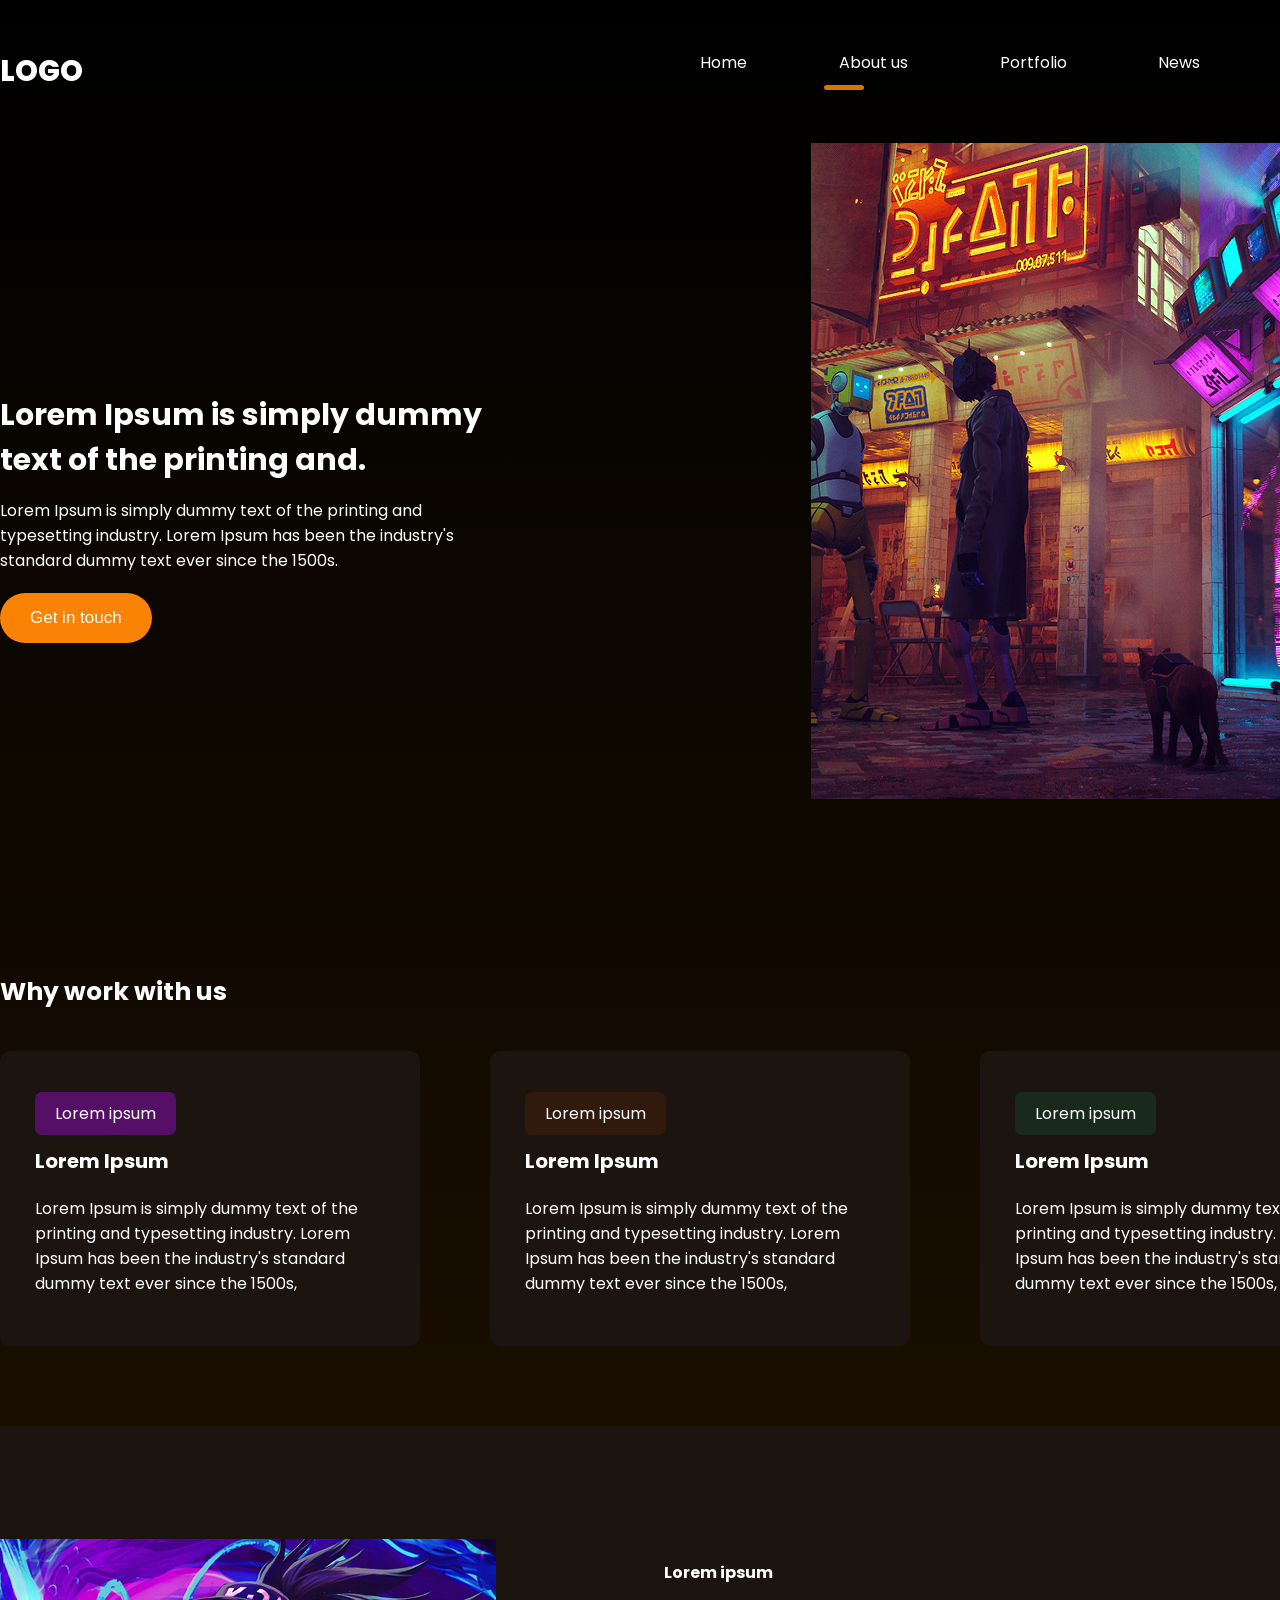
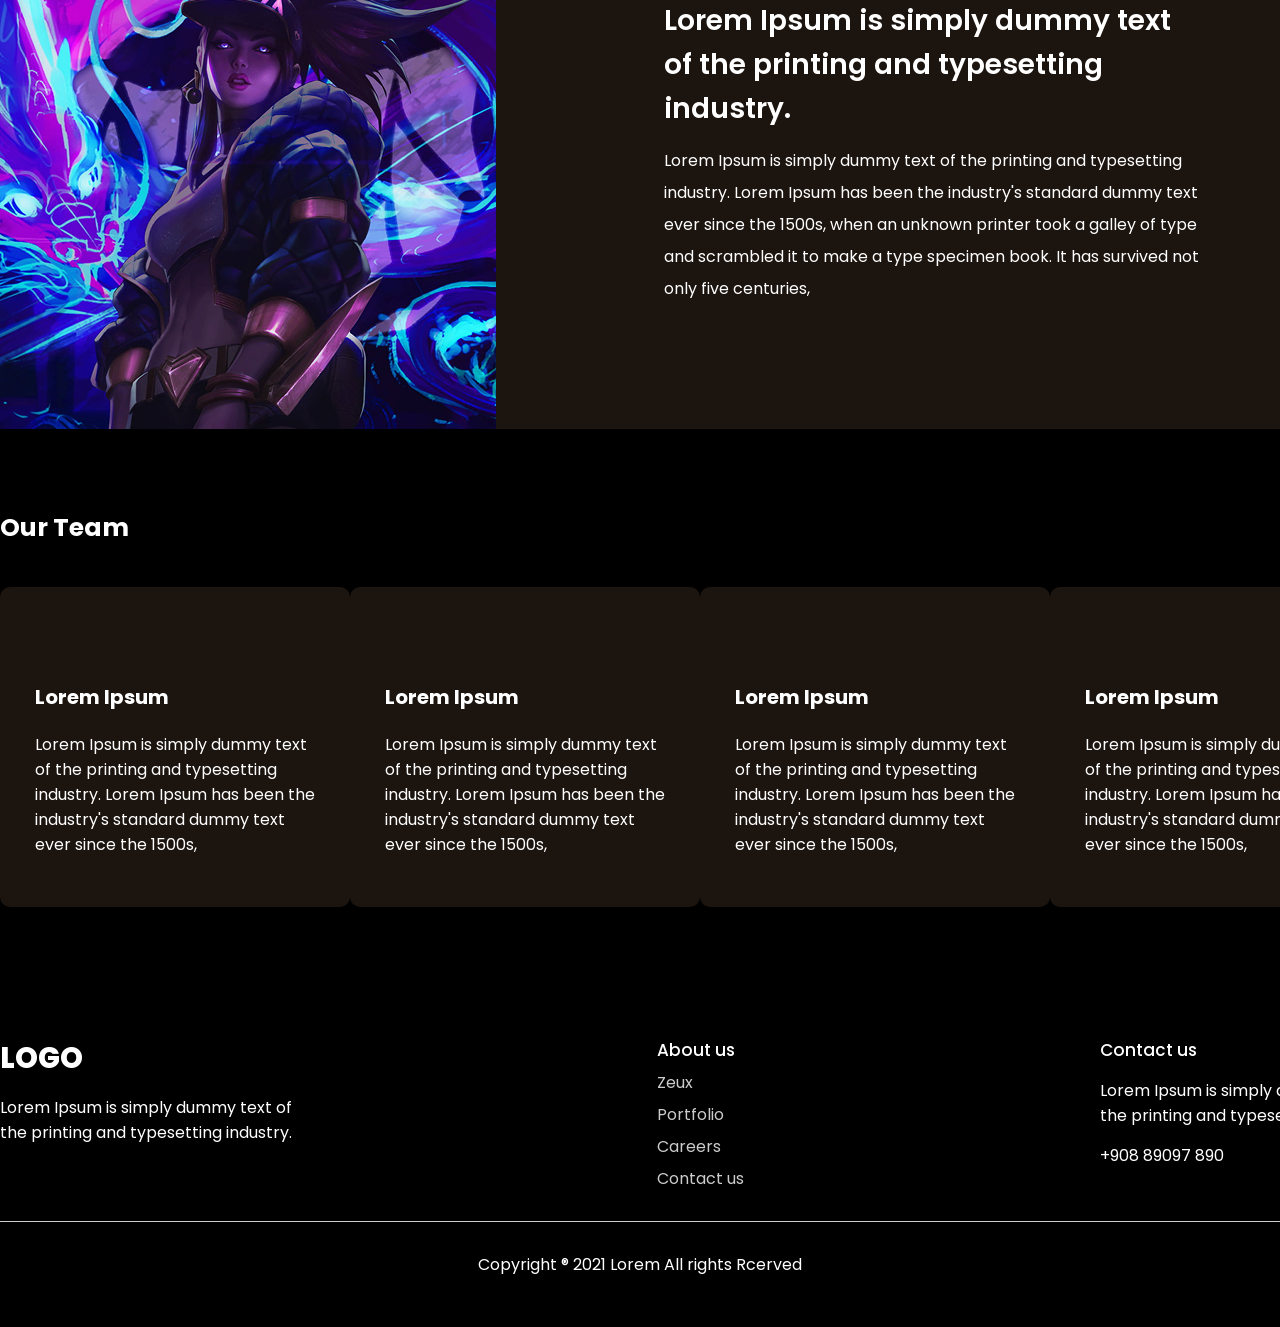
==== about.html @ c3b3f0ab "1" ====
<!DOCTYPE html>
<html lang="en">
<head>
    <meta charset="UTF-8">
    <meta name="viewport" content="width=device-width, initial-scale=1.0">
    <link rel="stylesheet" href="styles/main.css">
    <title>Gaming</title>
</head>
<body>

<div class="wrapper">
    <header class="container">
            <span class="logo">LOGO</span>
            <nav>
                <ul>
                    <li><a href="/gaming/">Home</a></li>
                    <li class="active"><a href="/gaming/about.html">About us</a></li>
                    <li><a href="#">Portfolio</a></li>
                    <li><a href="#">News</a></li>
                    <li class="btn"><a href="/gaming/contacts.html">Contacts</a></li>
                </ul>
            </nav>
    </header>

    <div class="hero-about container">
        <div class="info">
            <h1>Lorem Ipsum is simply dummy text of the printing and.</h1>
            <p>Lorem Ipsum is simply dummy text of the printing and typesetting industry. Lorem Ipsum has been the industry's standard dummy text ever since the 1500s.</p>
            <button class="btn">Get in touch</button>
        </div>
        <img src="img/about-banner.png" alt="Баннер">
    </div>

    <div class="container work">
        <h2>Why work with us</h2>
        <div class="blocks">
            <div class="block">
                <span class="badge purple">Lorem ipsum</span>
                <h3>Lorem Ipsum</h3>
                <p>Lorem Ipsum is simply dummy text of the printing and typesetting industry. Lorem Ipsum has been the industry's standard dummy text ever since the 1500s,</p>
            </div>
            <div class="block">
                <span class="badge brown">Lorem ipsum</span>
                <h3>Lorem Ipsum</h3>
                <p>Lorem Ipsum is simply dummy text of the printing and typesetting industry. Lorem Ipsum has been the industry's standard dummy text ever since the 1500s,</p>
            </div>
            <div class="block">
                <span class="badge green">Lorem ipsum</span>
                <h3>Lorem Ipsum</h3>
                <p>Lorem Ipsum is simply dummy text of the printing and typesetting industry. Lorem Ipsum has been the industry's standard dummy text ever since the 1500s,</p>
            </div>
        </div>
    </div>

</div>

<div class="work-info">
        <div class="container">   
        <img src="img/work.png" alt="work">
            <div class="info-text">
            <h4>Lorem ipsum</h4>
            <h2>Lorem Ipsum is simply dummy text of the printing and typesetting industry. </h2>
            <p>Lorem Ipsum is simply dummy text of the printing and typesetting industry. Lorem Ipsum has been the industry's standard dummy text ever since the 1500s, when an unknown printer took a galley of type and scrambled it to make a type specimen book. It has survived not only five centuries,</p>
            </div>
    </div>
</div>

     <div class="container work">
        <h2>Our Team</h2>
        <div class="blocks">
            <div class="block">
                <img src="" alt="">
                <h3>Lorem Ipsum</h3>
                <p>Lorem Ipsum is simply dummy text of the printing and typesetting industry. Lorem Ipsum has been the industry's standard dummy text ever since the 1500s,</p>
            </div>
            <div class="block">
                <img src="" alt="">
                <h3>Lorem Ipsum</h3>
                <p>Lorem Ipsum is simply dummy text of the printing and typesetting industry. Lorem Ipsum has been the industry's standard dummy text ever since the 1500s,</p>
            </div>
            <div class="block">
                <img src="" alt="">
                <h3>Lorem Ipsum</h3>
                <p>Lorem Ipsum is simply dummy text of the printing and typesetting industry. Lorem Ipsum has been the industry's standard dummy text ever since the 1500s,</p>
            </div>
            <div class="block">
                <img src="" alt="">
                <h3>Lorem Ipsum</h3>
                <p>Lorem Ipsum is simply dummy text of the printing and typesetting industry. Lorem Ipsum has been the industry's standard dummy text ever since the 1500s,</p>
            </div>
        </div>
    </div>

<footer>
    <div class="blocks container">
        <div>
            <span class="logo">logo</span>
            <p>Lorem Ipsum is simply dummy text of the printing and typesetting industry.</p>
        </div>
        <div>
            <h4>About us</h4>
            <ul>
                <li>Zeux</li>
                <li>Portfolio</li>
                <li>Careers</li>
                <li>Contact us</li>
            </ul>
        </div>
        <div>
            <h4>Contact us</h4>
            <p>Lorem Ipsum is simply dummy text of the printing and typesetting industry.</p>
            <p>+908 89097 890</p>
        </div>
    </div>
    <hr>
    <p>Copyright ® 2021 Lorem All rights Rcerved</p>
</footer>

<script>
    function checkEmail() {
        let email = document.querySelector('#emailField').value;
        if(!email.includes('@')) alert('Нет символа @');
        else if(!email.includes('.')) alert('Нет символа . ');
        else alert('Все отлично!')
    }
</script>
</body>
</html>
---- styles/main.css ----
@import url('https://fonts.googleapis.com/css2?family=Poppins:wght@400;500;700;800&display=swap');

* {
    margin: 0;
    padding: 0;
}

body {
    font-family: 'poppins', sans-serif;
    font-size: 16px;
    font-weight: 400;
    color: #fff;
    background: #000;
}

a {
    text-decoration: none;
}

img {
    max-width: 100%;
}

/* Шапка сайта */

.wrapper {
  background: linear-gradient(180deg, rgba(0,0,0,1) 0%, rgba(26,14,1,1) 100%);
  width: 100%;
  overflow-x: hidden;
}

.container {
    width: 1400px;
    margin: 0 auto;
}

header {
    padding: 50px 0;
}

header .logo,
footer .blocks .logo {
    text-transform: uppercase;
    font-size: 29px;
    font-weight: 800;
}

header nav {
    float: right;
    width: 50%;
}

header nav ul {
    list-style: none;
    display: flex;
    justify-content: space-between;
    z-index: 2;
    position: relative;
}

header nav ul li {
    display: inline-block;

}

header nav ul li a {
    color:#fff;
}

header nav ul li.active::after {
    content: '';
    display: block;
    width: 40px;
    height: 5px;
    background: #DC7000;
    border-radius: 10px;
    position: relative;
    top: 10px;
    left: -15px;
}

header nav ul li:not(.active):not(.btn) a:hover {
    border-bottom: 5px solid #DC7000;
}

header nav ul li.btn a, .email .block button {
    background: #fa9021;
    padding: 9px 17px;
    border-radius: 5px;
}

header nav ul li.btn a:hover, .email .block button:hover {
    background: #a02604;
    transition: all 500ms ease;
}

/* Заголовок */
.hero {
    padding-bottom: 100px;
    position: relative;
    z-index: 1;
}

.hero--info {
    width: 530px;
    padding-top: 70px;
}

.hero--info h2 {
    color: #E87D0E;
    font-size: 20px;
    font-weight: 600;
}

.hero--info h1 {
    font-size: 50px;
    font-weight: 600;
}

.hero--info p {
    font-weight: 500;
    line-height: 170%;
    margin: 30px 0;
}

.hero--info .btn,
.hero-about .info .btn {
    background: #fa8305;
    color: #fff;
    font-size: 17px;
    border-radius: 50px;
    padding: 15px 30px;
    border: 0;
    transition: all 500ms ease;
}

.hero--info .btn:hover,
.hero-about .info .btn:hover {
    cursor: pointer;
    transform: scale(1.1);
}

.hero img {
    position: absolute;
    top: -150px;
    right: 0;
}

/* Секция с играми */
.trending {
    padding-top: 50px;
}

.trending h3 {
    font-weight: 600;
    font-size: 31px;
}

.trending .see-all, 
.projects .see-all {
    color: #fff;
    background: #25211D;
    border-radius: 5px;
    padding: 12px 23px;
    float: right;
    display: block;
}

.trending .see-all:hover, 
.projects .see-all:hover {
    transform: scale(1.1);
    transition: all 500ms ease;
}

.trending .games {
    display: flex;
    justify-content: space-between;
    width: 100%;
    padding: 50px 0;
}

.trending .games span {
    display: block;
    text-align: center;
    margin-top: 20px;
}

.trending .games span img {
    position: relative;
    top: 5px;
    margin-right: 7px;
}

.big-text {
    padding: 50px 0;
    font-size: 35px;
    font-weight: 600;
    text-align: center;
    width: 800px;
}

.banner {
    padding: 80px 0;
}

.banner h3 {
    font-size: 30px;
    font-weight: 600;
    margin-bottom: 30px;
}

.banner p {
    line-height: 170%;
    margin-bottom: 30px;
    width: 550px;
}

.banner img {
    width: 100%;
    margin-bottom: 30px;
}

/* Характеристики проекта */
.features {
    background: url('../img/bg.png') no-repeat center center fixed;
    background-size: cover;
    padding: 80px 0;
}

.features h3,
.features p  {
    margin-bottom: 20px;
    text-align: center;
    max-width: 800px;
    margin-left: auto;
    margin-right: auto;
}

.features h3 {
    font-size: 30px;
}

.features .info {
    display: flex;
    justify-content: center;
    flex-wrap: wrap;
}

.features .info .block {
    text-align: center;
    width: 20%;
    margin: 30px 2%;
}
.features .info .block img {
    margin-bottom: 15px;
}

/* Блок с проектами */

.projects {
    padding: 100px 0;

}

.projects h3 {
    font-size: 30px;
    text-align: center;
}

.projects p {
    margin: 40px 0;
    text-align: center;
}

.projects .images {
    display: flex;
    justify-content: space-around;
    margin-bottom: 25px;
}

.projects .see-all {
    float: none;
    width: 60px;
    text-align: center;
    margin: 0 auto;
}

/* Нижняя часть */
.email {
    padding-bottom: 120px;
}

.email h3 {
    margin-top: 60px;
    font-size: 30px;
}

.email .block {
    background: #1C140F;
    margin-top: 30px;
    border-radius: 10px;
    padding: 40px 3%;
    width: 94%;
    display: flex;
    justify-content: space-between;
    align-items: center;
}

.email .block h4 {
    font-size: 30px;
    font-weight: 500;
}

.email .block p {
    width: 500px;
}

.email .block input {
    background: #fff;
    outline: none;
    border: 0;
    border-radius: 5px;
    width: 380px;
    font-family: 'poppins', sans-serif;
    font-weight: 400;
    padding: 20px 30px;
    position: relative;
    right: -100px;
    z-index: 1;
    padding-right: 120px;
}

.email .block input::placeholder {
    color: #898989;
}

.email .block button {
    cursor: pointer;
    border: 0;
    padding: 13px 17px;
    position: relative;
    z-index: 2;
    color: #fff;
}

/* Страница про нас */
.hero-about {
    position: relative;
}

.hero-about .info {
    width: 500px;
    padding: 250px 0;
}

.hero-about .info h1 {
    margin-bottom: 15px;
    font-size: 30px;
}

.hero-about .info .btn {
    margin-top: 20px;
}

.hero-about img {
    position: absolute;
    right: -150px;
    top: 0;
}

.work {
    padding: 80px 0;
}

.work h2 {
    font-size: 25px;
    margin-bottom: 40px;
}

.work .blocks {
    display: flex;
    justify-content: space-between;
}

.work .blocks .block {
    width: 25%;
    border-radius: 10px;
    padding: 50px 35px;
    background: #1C140F;
}

.work .blocks .block h3 {
    font-size: 20px;
    margin: 20px 0;
}

.work .blocks .block .badge {
    border-radius: 7px;
    padding: 10px 20px;
}

.work .blocks .block .purple {
    background: #560f67;

}

.work .blocks .block .brown {
    background: #31190d;
}

.work .blocks .block .green {
    background: #192a1d;
}

.work-info{
    background: #1C140F;
    height: 603px;
}

.work-info .container {
    display: flex;
    justify-content: space-between ;
}

.work-info img {
    margin-top: 113px;
    
}

.info-text {
    width: 536px;
    margin-right: 200px;
}

.info-text h4 {
    margin-top: 134px;
    font-size: 16px;
    color: #fff;
    width: 530px;
}

.info-text h2 {
    font-size: 28px;
    font-weight: 600;
    line-height: 157%;
    color: #fff;
    width: 530px;
    margin-top: 14px;
}

.info-text p {
    font-size: 16px;
    line-height: 200%;
    color: #fff;
    margin-top: 14px;
}

/* Страница контакты */
.hero-contacts h1 {
    text-align: center;
    margin-top: 70px;
    margin-bottom: 30px;
    font-size: 33px;
}

.hero-contacts p {
    text-align: center;
}

.hero-contacts img {
    width: 70%;
    margin: 80px 15%;
}

.feedback {
    padding: 70px 0;
    background: #1C140F;
}

.feedback h2 {
    text-align: center;
    font-weight: 500;
    font-size: 30px;
}

.feedback p {
   text-align: center;
   margin-top: 10px;  
}

.feedback form {
    margin: 80px auto;
    width: 600px;
}

.feedback form .inline {
    display: flex;
    justify-content: space-between;
}

.feedback form .inline > div {
    width: 50%;
}

.feedback form label {
    color: #4f4f4f;
    font-size: 14px;
}

.feedback form input,
.feedback form textarea {
    background: #2c2420;
    border-radius: 10px;
    border: 0.6px solid #cecece;
    display: block;
    width: 90%;
    padding: 15px 10px;
    outline: none;
    color: #fff;
    margin-top: 7px;
    margin-bottom: 20px;
}

.feedback form .one-line {
    width: 96%;
}

.feedback form textarea {
    resize: none;
    height: 200px;
}

.feedback form button {
    padding: 15px 35px;
    background: #dc7000;
    border-radius: 5px;
    border: 0;
    float: right;
    cursor: pointer;
    color: #fff;
    transition: all 500ms ease;
}

.feedback form button:hover {
    background: #b01414;
}


/* footer */
footer {
    background: #000;
    padding: 50px 0;
}

footer .blocks {
    display: flex;
    justify-content: space-between;
}

footer .blocks p {
    width: 300px;
    margin: 15px 0;
}

footer .blocks h4 {
    font-weight: 500;
    font-size: 17px;
}
footer .blocks ul {
    list-style: none;
}

footer .blocks ul li {
    margin-top: 7px;
    opacity: 0.8;
}

footer hr {
    margin: 30px 0;
    border: 0;
    height: 0.6px;
    background: #ccc;
}

footer > p {
    text-align: center;
}
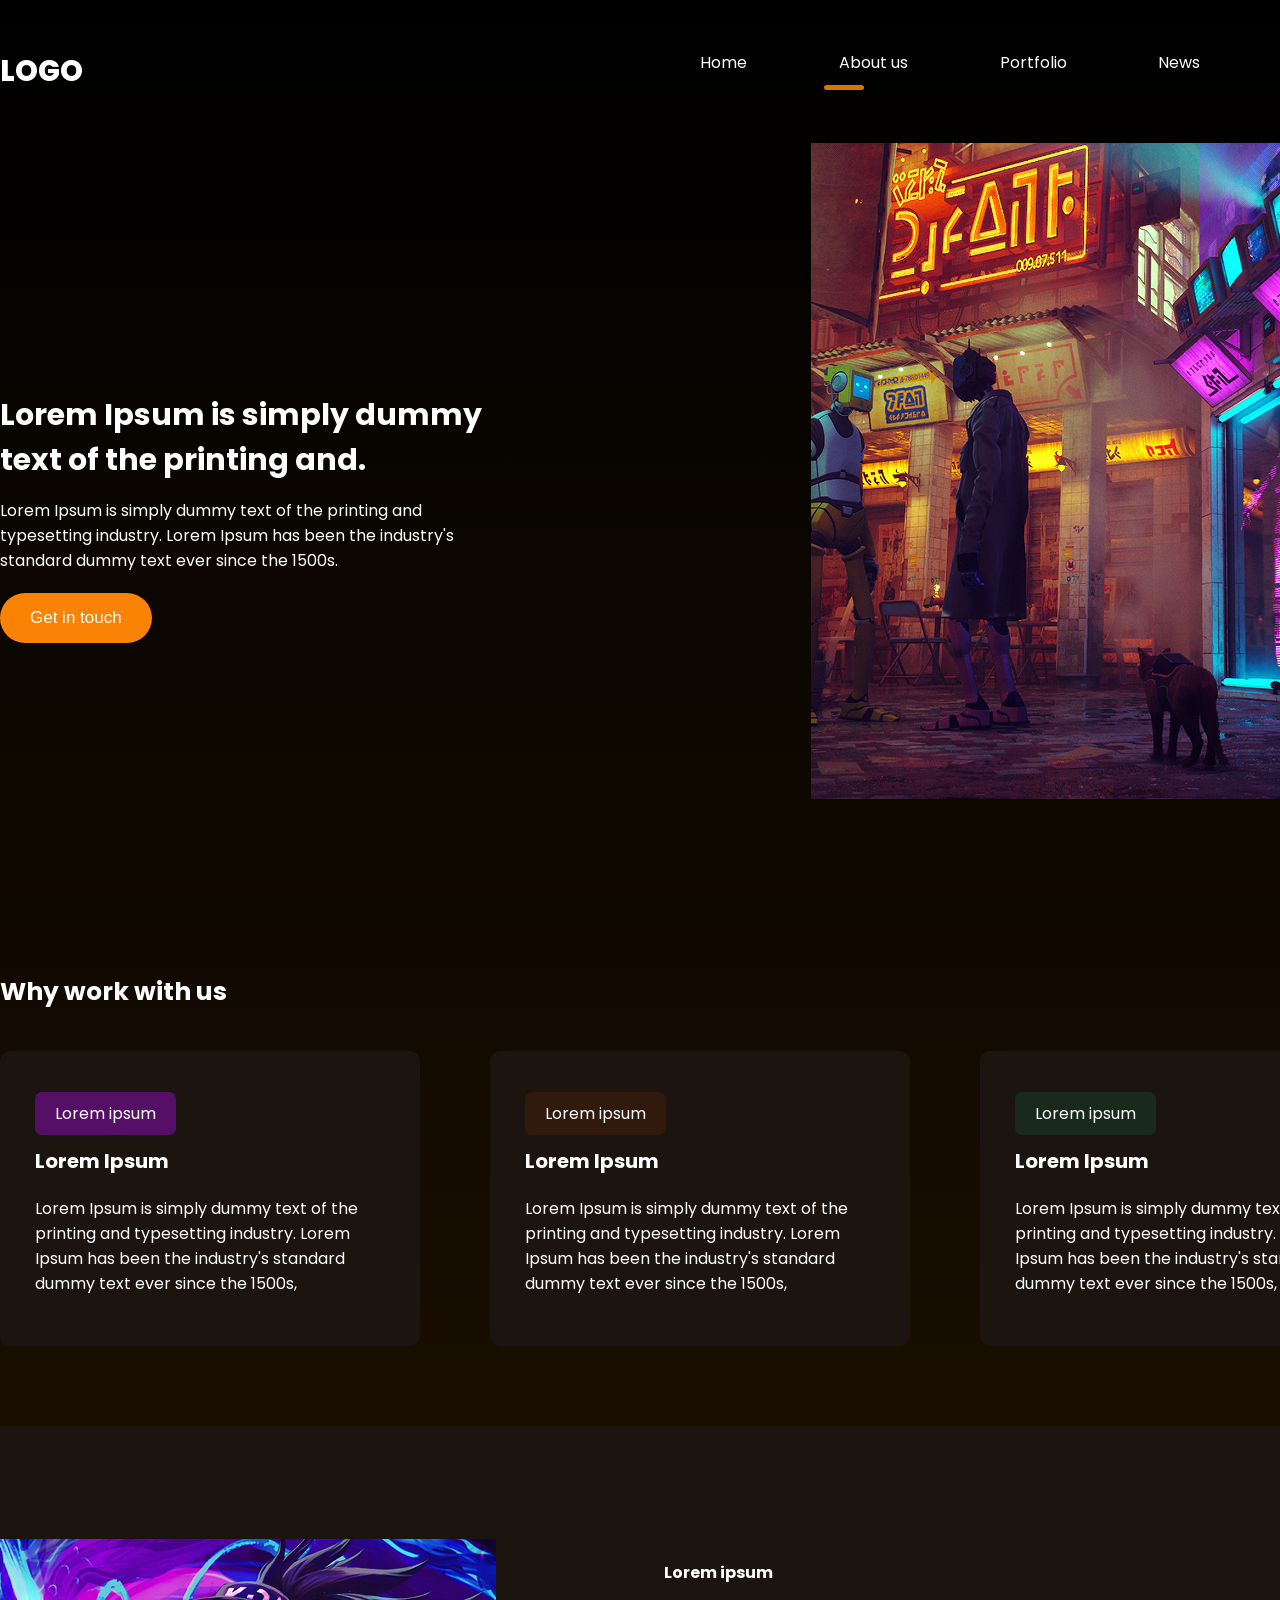
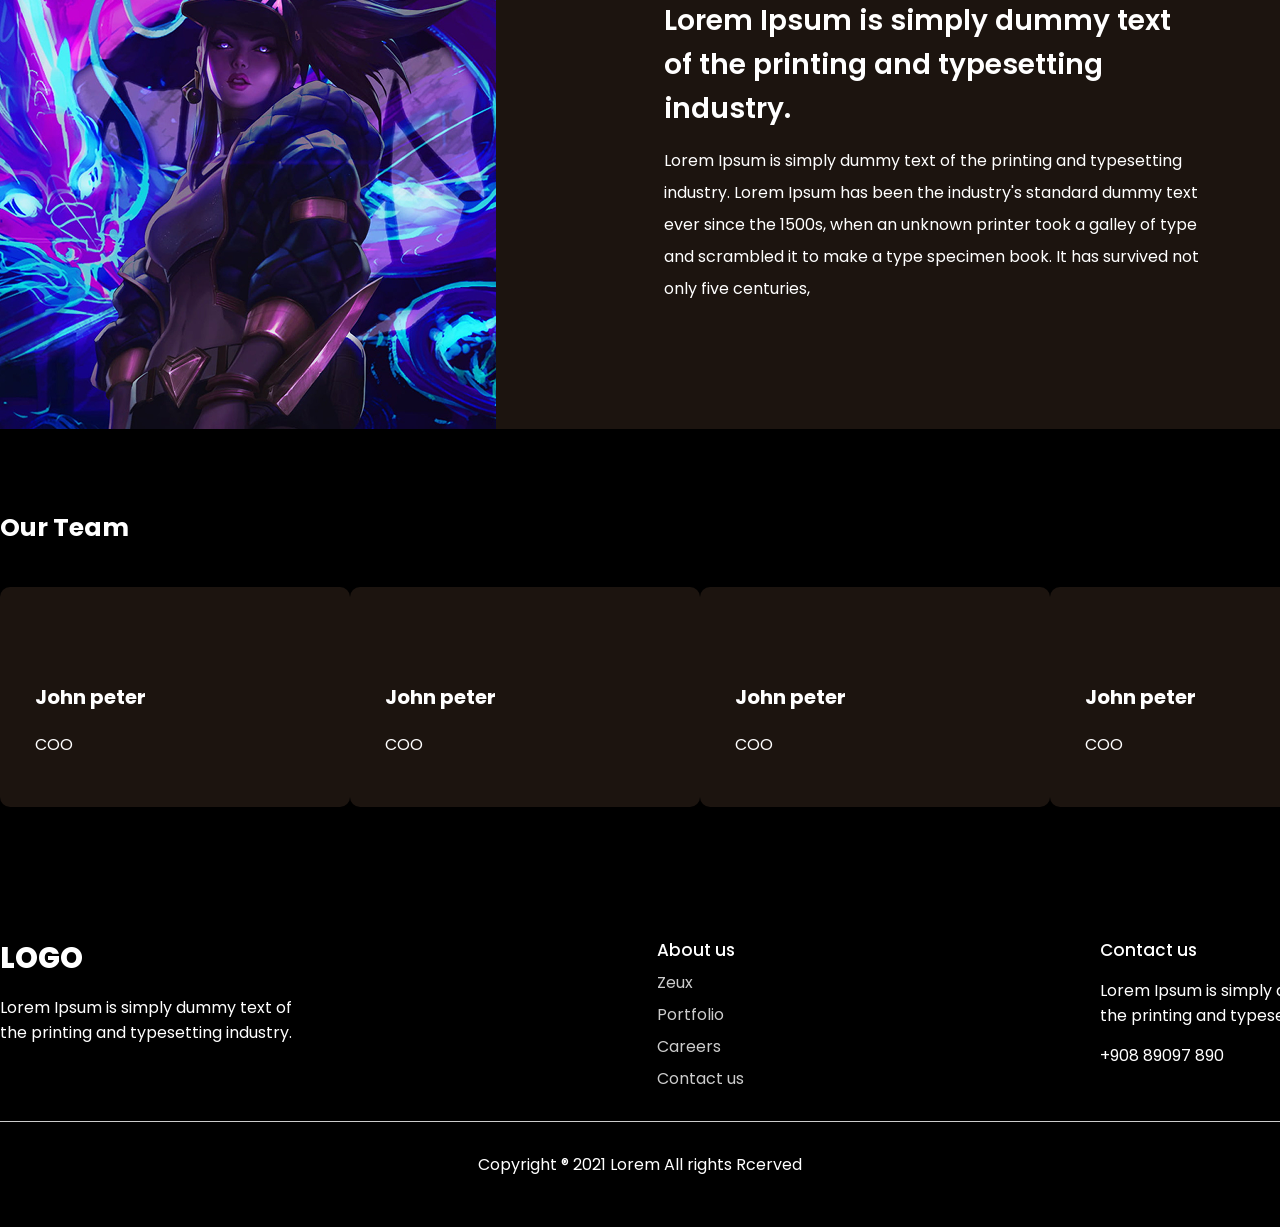
==== commit eae3746d: "`" ====
--- a/about.html
+++ b/about.html
@@ -70,23 +70,23 @@
         <div class="blocks">
             <div class="block">
                 <img src="" alt="">
-                <h3>Lorem Ipsum</h3>
-                <p>Lorem Ipsum is simply dummy text of the printing and typesetting industry. Lorem Ipsum has been the industry's standard dummy text ever since the 1500s,</p>
+                <h3>John peter</h3>
+                <p>COO</p>
             </div>
             <div class="block">
                 <img src="" alt="">
-                <h3>Lorem Ipsum</h3>
-                <p>Lorem Ipsum is simply dummy text of the printing and typesetting industry. Lorem Ipsum has been the industry's standard dummy text ever since the 1500s,</p>
+                <h3>John peter</h3>
+                <p>COO</p>
             </div>
             <div class="block">
                 <img src="" alt="">
-                <h3>Lorem Ipsum</h3>
-                <p>Lorem Ipsum is simply dummy text of the printing and typesetting industry. Lorem Ipsum has been the industry's standard dummy text ever since the 1500s,</p>
+                <h3>John peter</h3>
+                <p>COO</p>
             </div>
             <div class="block">
                 <img src="" alt="">
-                <h3>Lorem Ipsum</h3>
-                <p>Lorem Ipsum is simply dummy text of the printing and typesetting industry. Lorem Ipsum has been the industry's standard dummy text ever since the 1500s,</p>
+                <h3>John peter</h3>
+                <p>COO</p>
             </div>
         </div>
     </div>
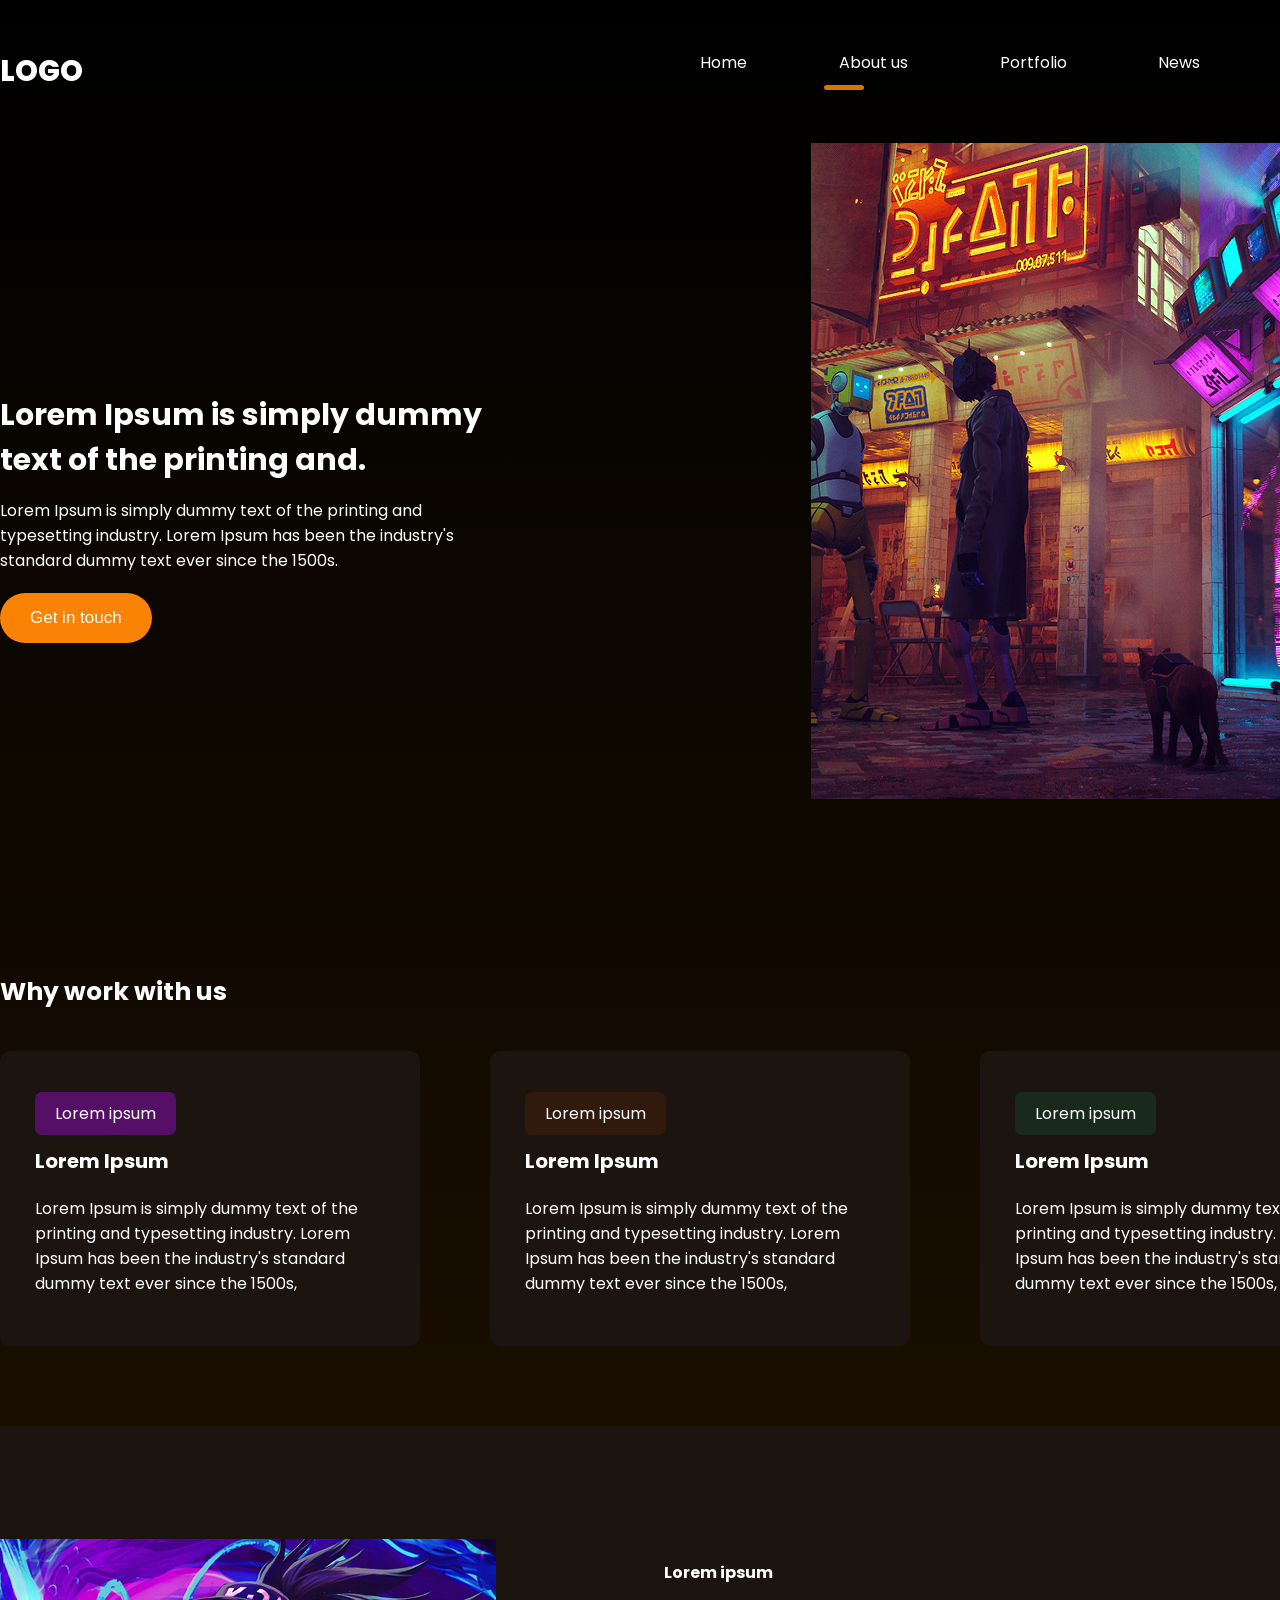
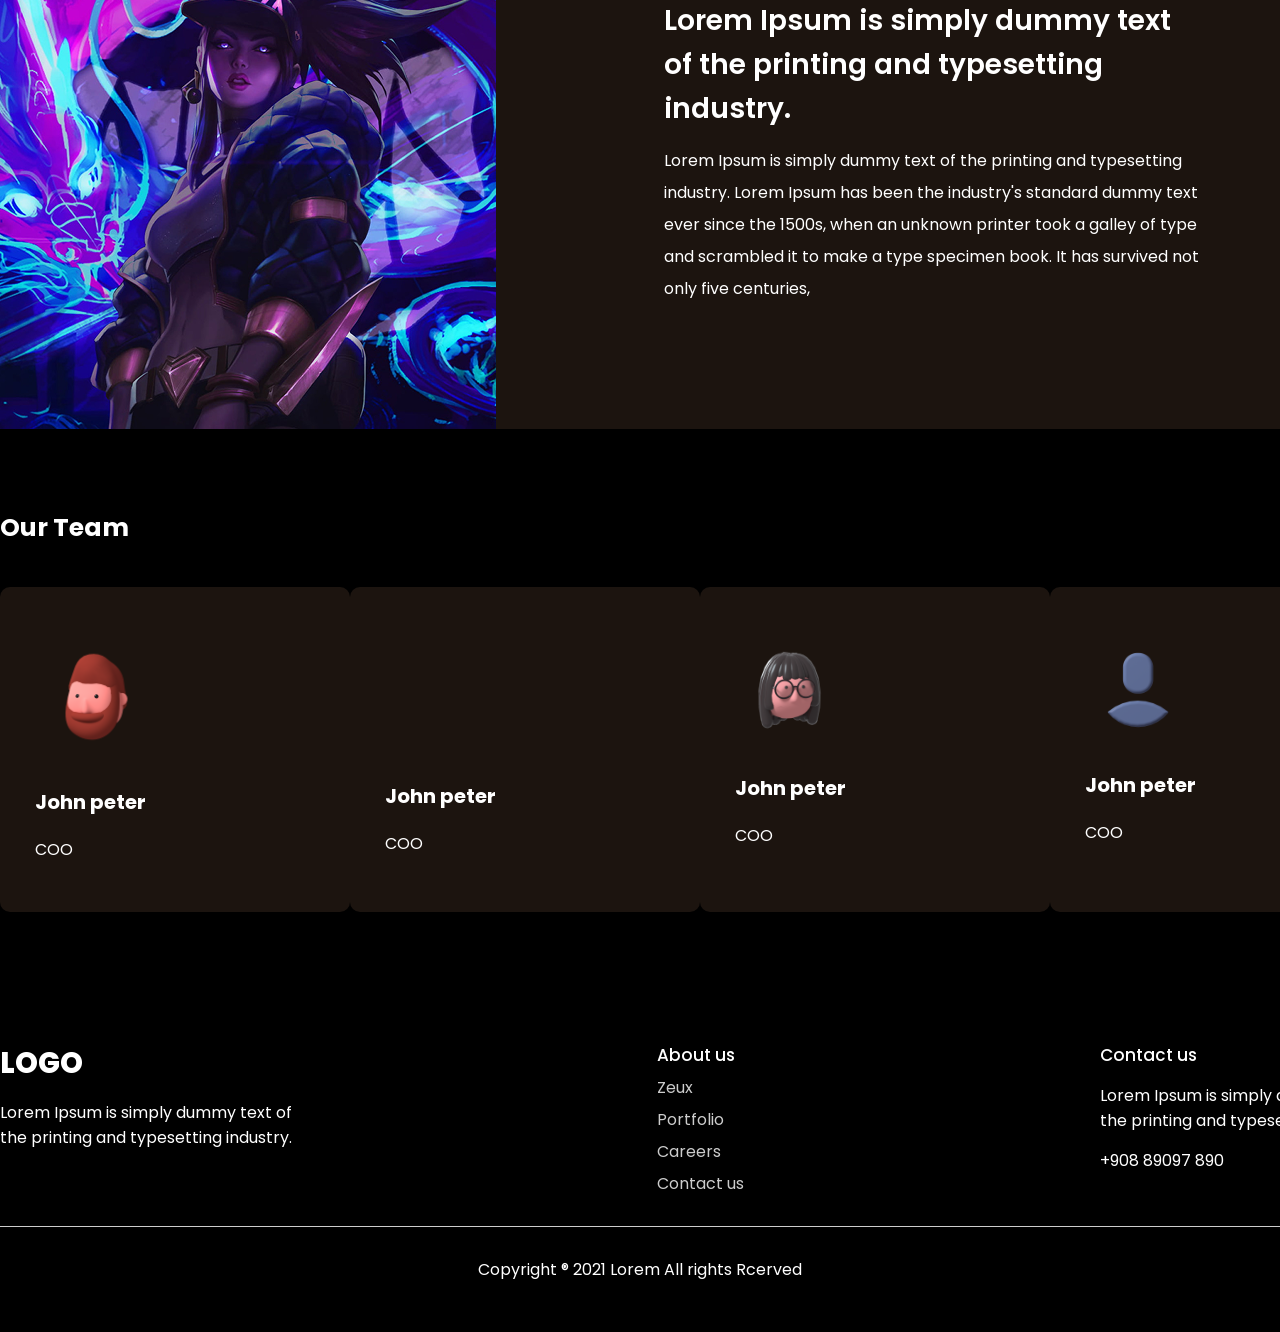
==== commit 8d4b3b14: "1" ====
--- a/about.html
+++ b/about.html
@@ -64,31 +64,32 @@
             </div>
     </div>
 </div>
-
+    <div class="our-team">
      <div class="container work">
         <h2>Our Team</h2>
         <div class="blocks">
             <div class="block">
-                <img src="" alt="">
+                <img src="img/Bill.svg" alt="">
                 <h3>John peter</h3>
                 <p>COO</p>
             </div>
             <div class="block">
-                <img src="" alt="">
+                <img src="img/Beverly.svg" alt="">
                 <h3>John peter</h3>
                 <p>COO</p>
             </div>
             <div class="block">
-                <img src="" alt="">
+                <img src="img/Claudia.svg" alt="">
                 <h3>John peter</h3>
                 <p>COO</p>
             </div>
             <div class="block">
-                <img src="" alt="">
+                <img src="img/Avatar.svg" alt="">
                 <h3>John peter</h3>
                 <p>COO</p>
             </div>
         </div>
+    </div>
     </div>
 
 <footer>
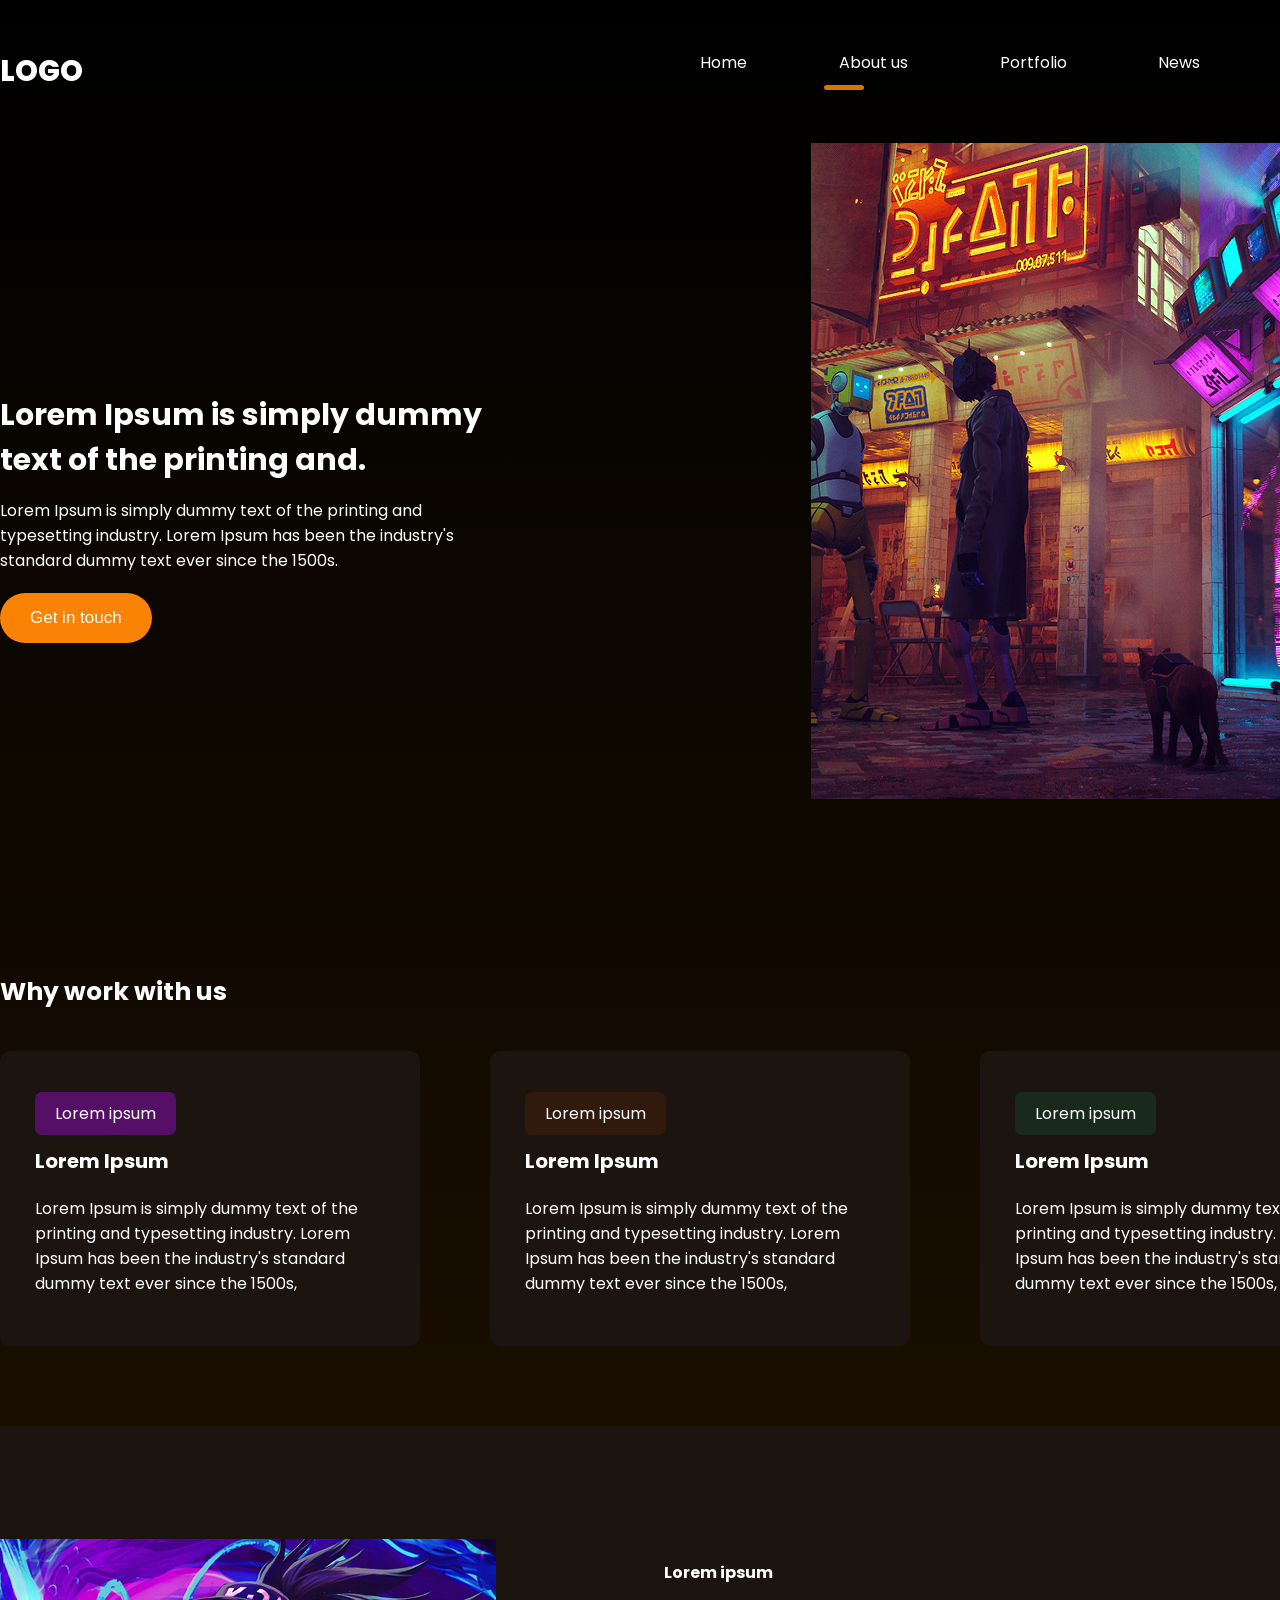
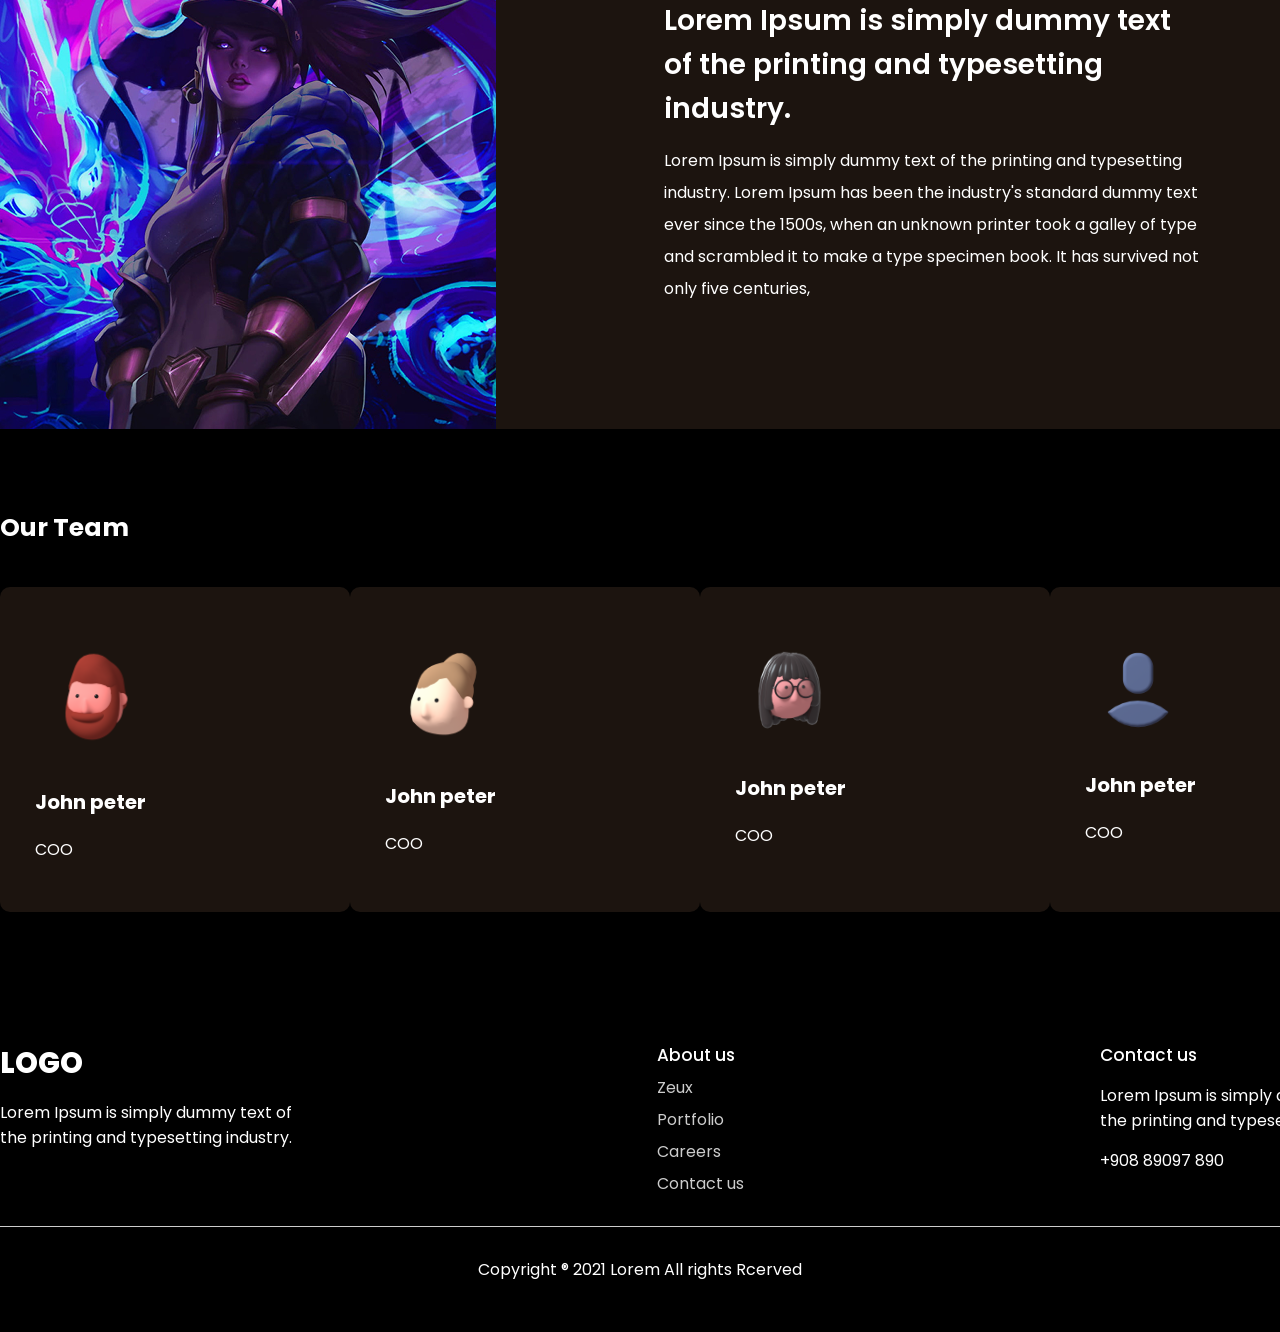
==== commit 64537416: "1" ====
--- a/about.html
+++ b/about.html
@@ -64,8 +64,8 @@
             </div>
     </div>
 </div>
-    <div class="our-team">
-     <div class="container work">
+
+     <div class="container our-team">
         <h2>Our Team</h2>
         <div class="blocks">
             <div class="block">
@@ -90,7 +90,7 @@
             </div>
         </div>
     </div>
-    </div>
+
 
 <footer>
     <div class="blocks container">
--- a/styles/main.css
+++ b/styles/main.css
@@ -455,6 +455,32 @@
     margin-top: 14px;
 }
 
+.our-team {
+    padding: 80px 0;
+}
+
+.our-team h2 {
+    font-size: 25px;
+    margin-bottom: 40px;
+}
+
+.our-team .blocks {
+    display: flex;
+    justify-content: space-between;
+}
+
+.our-team .blocks .block {
+    width: 25%;
+    border-radius: 10px;
+    padding: 50px 35px;
+    background: #1C140F;
+}
+
+.our-team .blocks .block h3 {
+    font-size: 20px;
+    margin: 20px 0;
+}
+
 /* Страница контакты */
 .hero-contacts h1 {
     text-align: center;
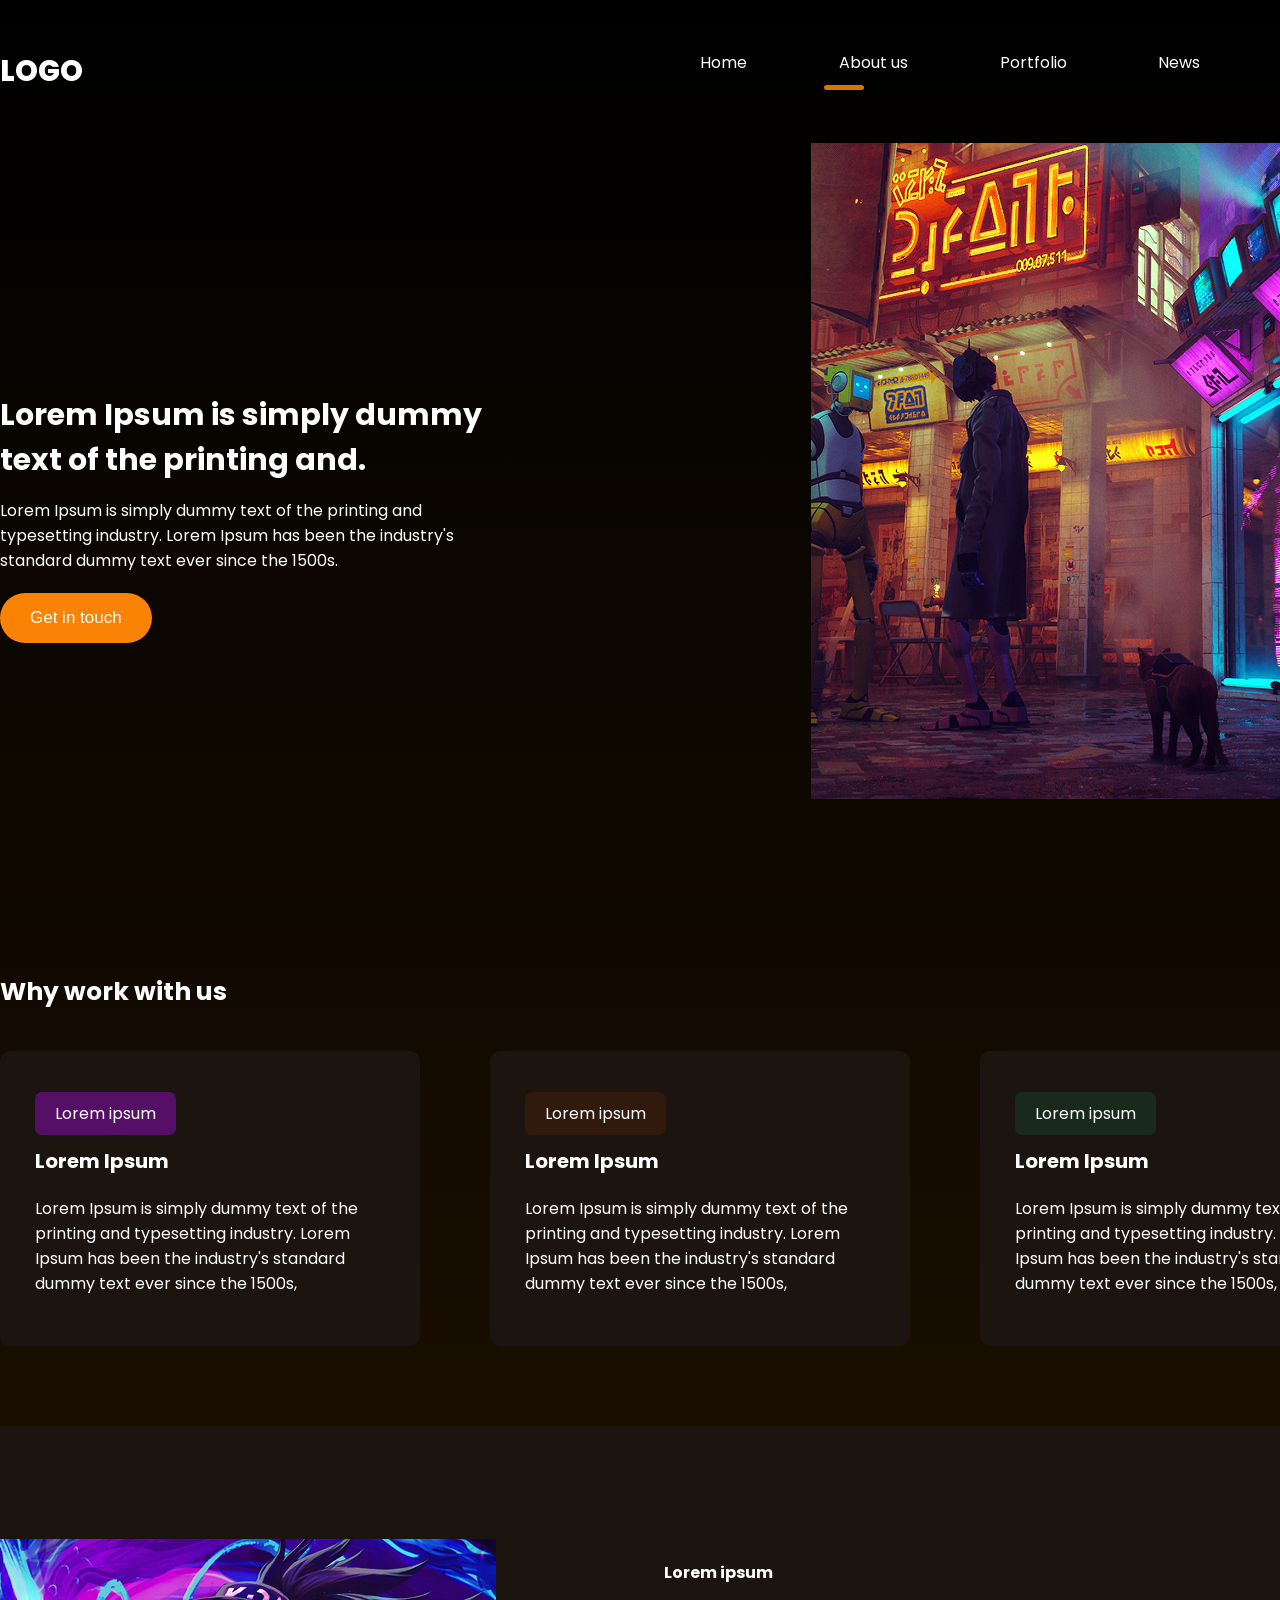
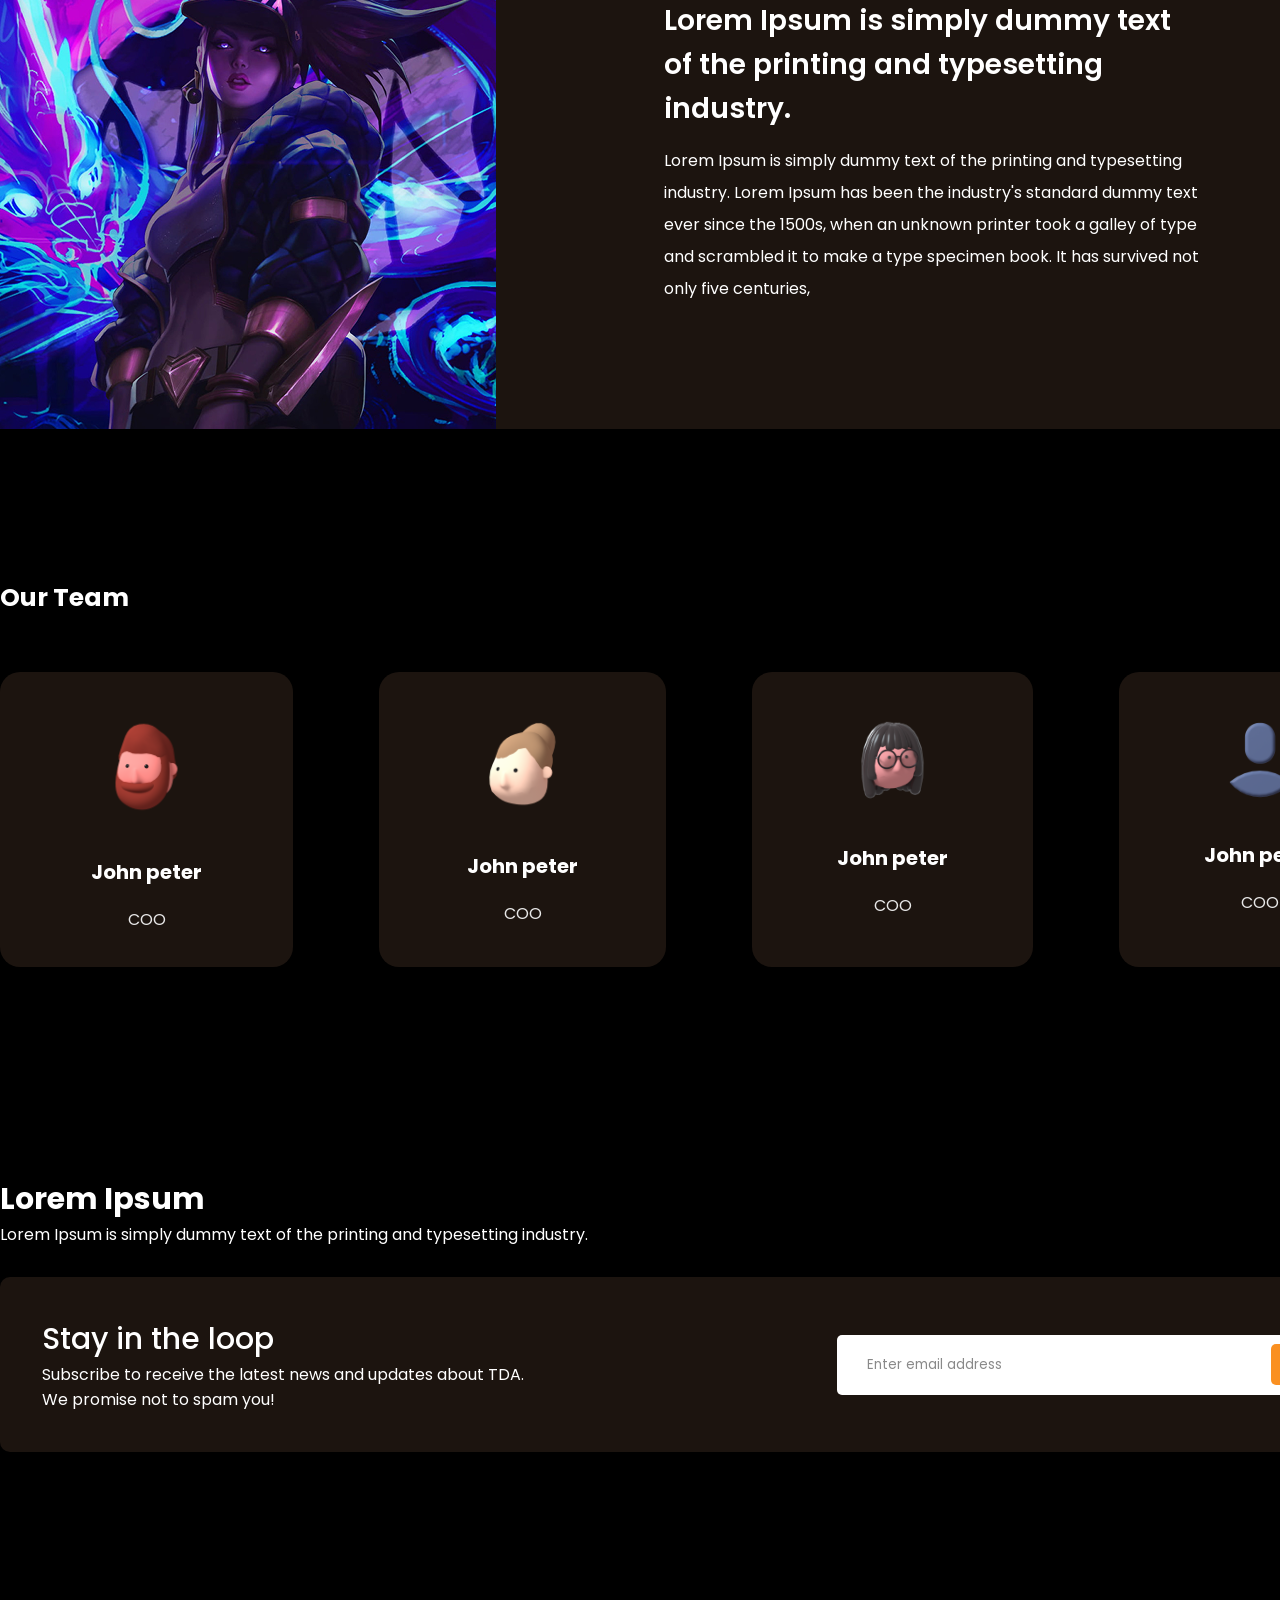
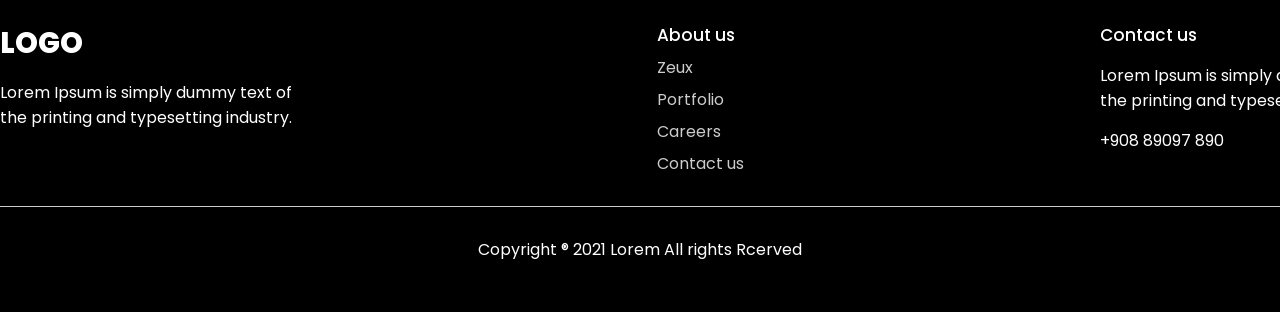
==== commit e6f6107e: "1" ====
--- a/about.html
+++ b/about.html
@@ -91,6 +91,21 @@
         </div>
     </div>
 
+    <div class="container email">
+        <h3>Lorem Ipsum</h3>
+        <p>Lorem Ipsum is simply dummy text of the printing and typesetting industry.</p>
+    <div class="block">
+        <div>
+            <h4>Stay in the loop</h4>
+            <p>Subscribe to receive the latest news and updates about TDA.
+We promise not to spam you! </p>
+        </div>
+        <div>
+            <input type="email" id="emailField" placeholder="Enter email address">
+            <button onclick="checkEmail()">Continue</button>
+        </div>
+    </div>
+    </div>  
 
 <footer>
     <div class="blocks container">
--- a/styles/main.css
+++ b/styles/main.css
@@ -456,12 +456,12 @@
 }
 
 .our-team {
-    padding: 80px 0;
+    padding: 150px 0;
 }
 
 .our-team h2 {
     font-size: 25px;
-    margin-bottom: 40px;
+    margin-bottom: 55px;
 }
 
 .our-team .blocks {
@@ -470,15 +470,19 @@
 }
 
 .our-team .blocks .block {
-    width: 25%;
-    border-radius: 10px;
-    padding: 50px 35px;
+    border-radius: 20px;
+    padding: 35px 85px;
     background: #1C140F;
+    text-align: center;
 }
 
 .our-team .blocks .block h3 {
     font-size: 20px;
     margin: 20px 0;
+}
+
+.our-team .blocks .block p {
+    color: #E8E8E8;
 }
 
 /* Страница контакты */
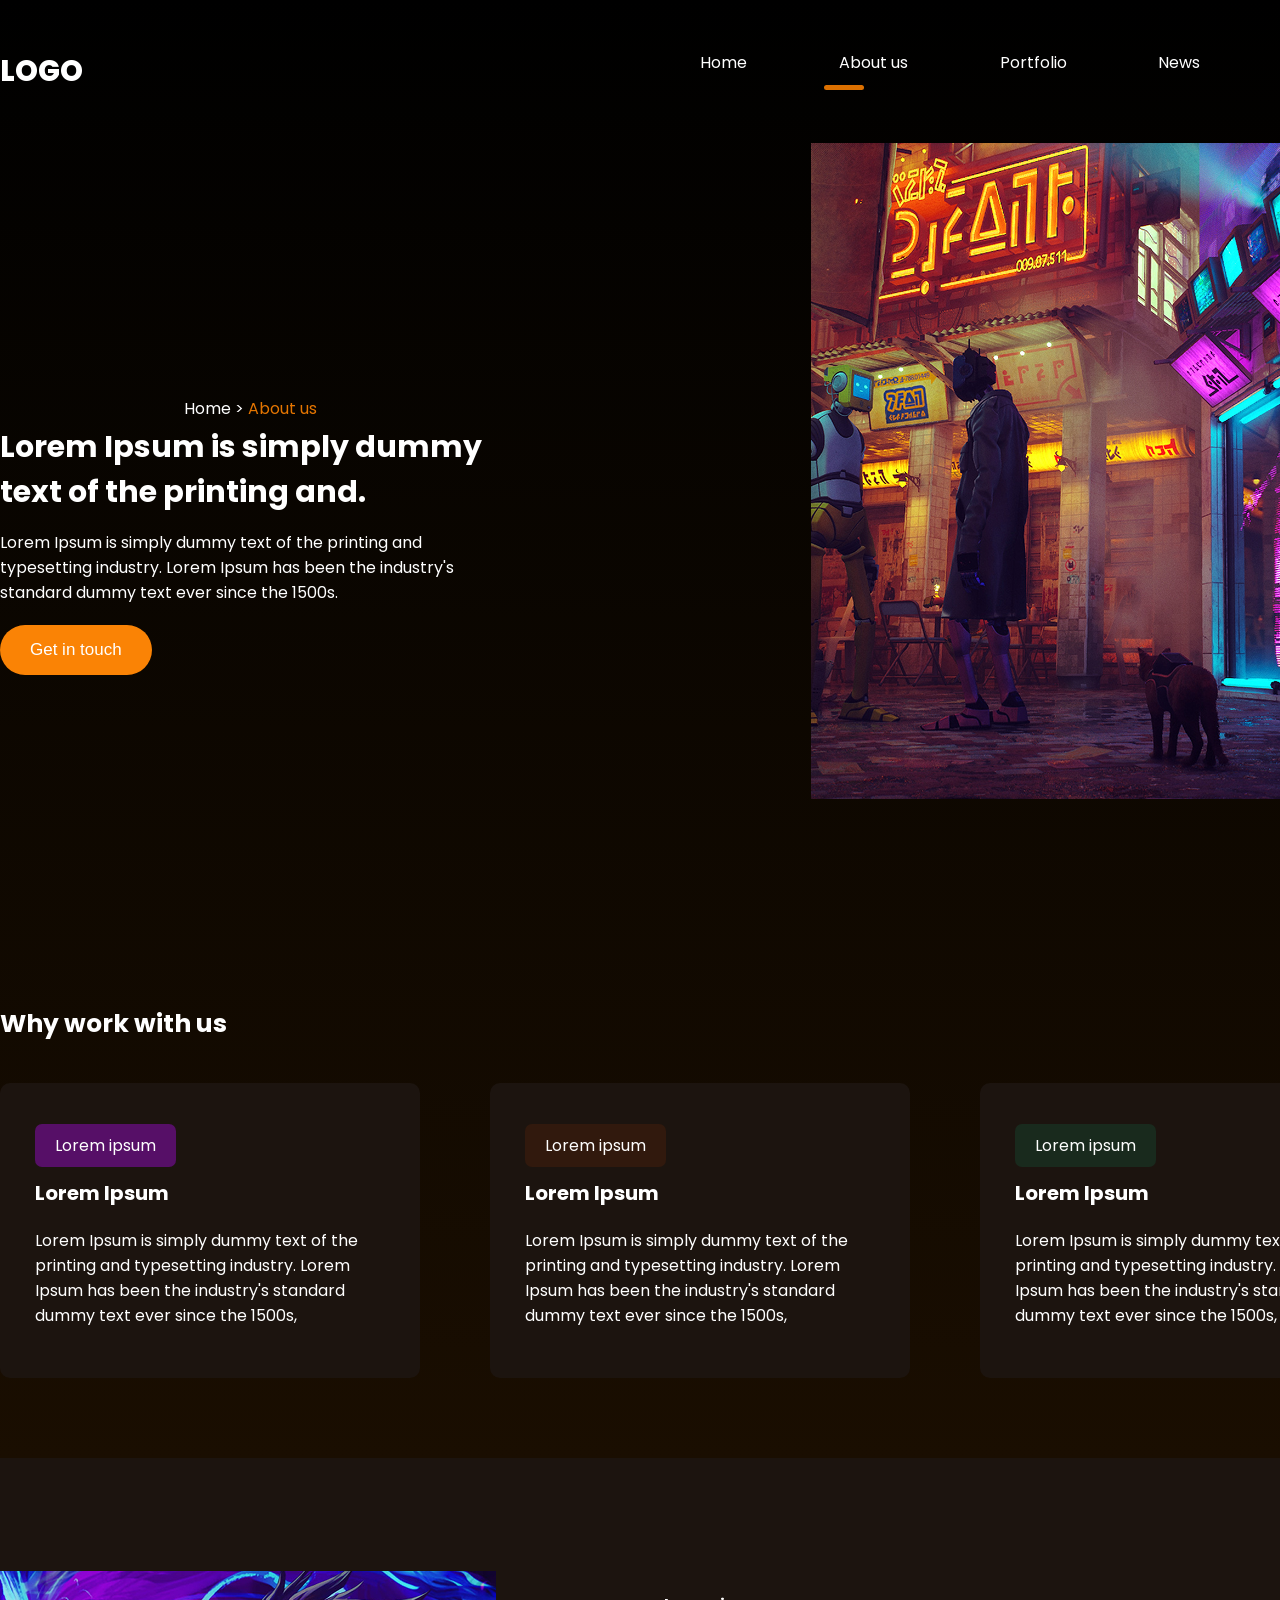
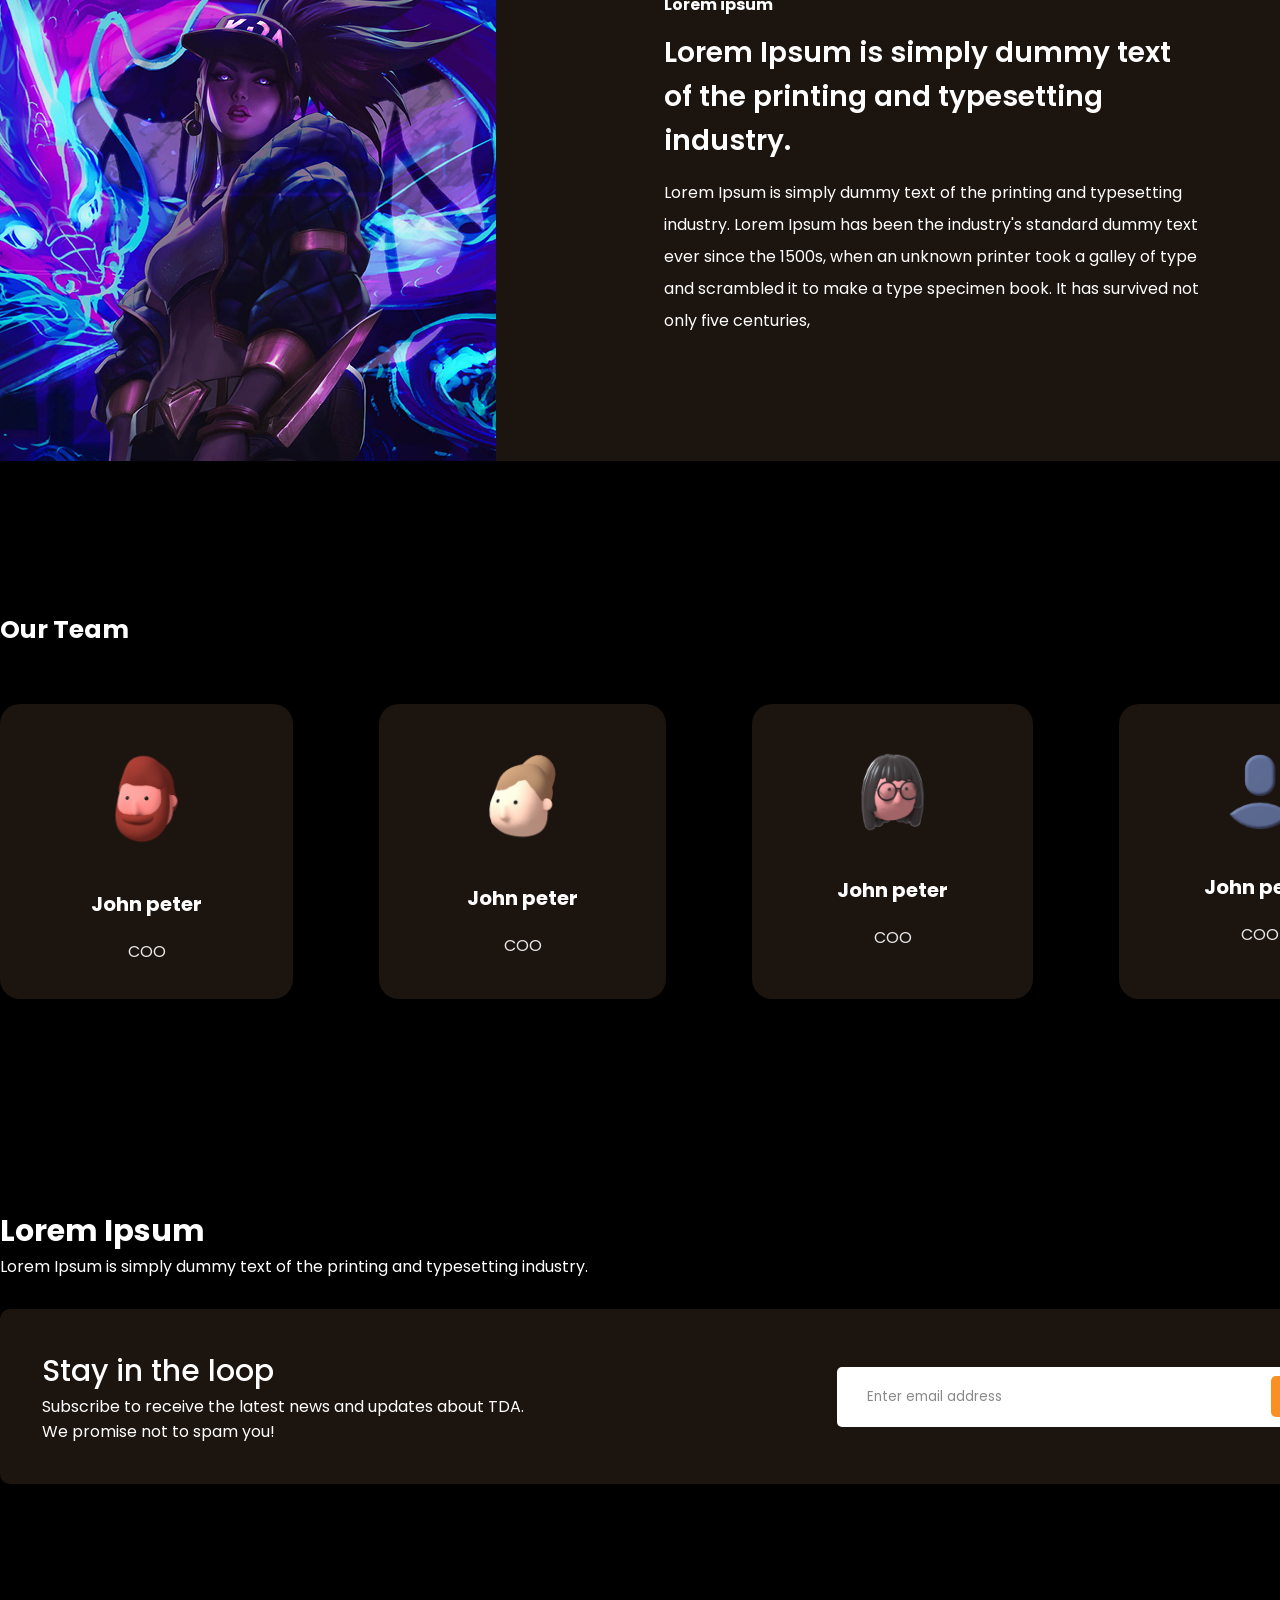
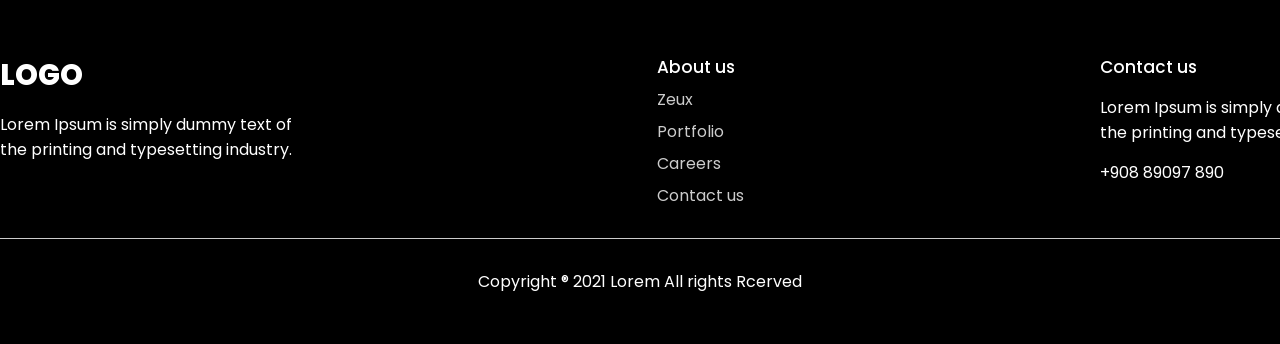
==== commit ca4b352e: "1" ====
--- a/about.html
+++ b/about.html
@@ -16,7 +16,7 @@
                     <li><a href="/gaming/">Home</a></li>
                     <li class="active"><a href="/gaming/about.html">About us</a></li>
                     <li><a href="#">Portfolio</a></li>
-                    <li><a href="#">News</a></li>
+                    <li><a href="/gaming/news.html">News</a></li>
                     <li class="btn"><a href="/gaming/contacts.html">Contacts</a></li>
                 </ul>
             </nav>
@@ -24,6 +24,7 @@
 
     <div class="hero-about container">
         <div class="info">
+            <div class="navi">Home > <a href="/gaming/about.html">About us</a></div>
             <h1>Lorem Ipsum is simply dummy text of the printing and.</h1>
             <p>Lorem Ipsum is simply dummy text of the printing and typesetting industry. Lorem Ipsum has been the industry's standard dummy text ever since the 1500s.</p>
             <button class="btn">Get in touch</button>
--- a/styles/main.css
+++ b/styles/main.css
@@ -344,6 +344,14 @@
 }
 
 /* Страница про нас */
+.navi {
+    text-align: center;
+    line-height: 200%;
+}
+.navi a {
+    color: #E47500;
+}
+
 .hero-about {
     position: relative;
 }
@@ -484,6 +492,147 @@
 .our-team .blocks .block p {
     color: #E8E8E8;
 }
+
+/* News */
+
+.hero-contacts input {
+    background: #1C140F;
+    color: #fff;
+    outline: none;
+    border: 0;
+    border-radius: 10px;
+    width: 400px;
+    height: 50px;
+    font-family: 'poppins', sans-serif;
+    font-weight: 400;
+    margin: 74px 520px 100px 520px;
+    position: relative;
+    padding-left: 60px;
+}
+
+
+button.icon {
+    position: relative;
+    width: 15px;
+    height: 15px;
+    top: -135px;
+    left: 545px;
+    background: url(../img/search.png);
+    background-repeat: no-repeat;
+    background-size: cover;
+    border: none;
+}
+
+.content {
+    display: flex;
+    justify-content: space-between;
+}
+
+.main {
+    width: 44%;
+    margin-left: 55px;
+}
+
+.aside {
+    width: 47%;
+}
+
+.main .news-article img {
+    width: 100%;
+    height: 300px;
+    border-radius: 20px;
+    padding-bottom: 20px;
+}
+
+.main span {
+    margin-right: 20px;
+    padding: 10px 30px;
+    background: #2351F5;
+    color: #FFFCFC;
+    line-height: 187%;
+}
+
+.span-blue  {
+    margin-right: 16px;
+    padding: 8px 26px;
+    background: #2351F5;
+    color: #FFFCFC;
+    line-height: 187%;
+}
+
+.span-rose  {
+    margin-right: 16px;
+    padding: 8px 26px;
+    background: #FF8484;
+    color: #FFFCFC;
+    line-height: 187%;
+}
+
+.span-orange  {
+    margin-right: 16px;
+    padding: 8px 26px;
+    background: #FF7C32;
+    color: #FFFCFC;
+    line-height: 187%;
+}
+
+.span-green  {
+    margin-right: 16px;
+    padding: 8px 26px;
+    background: #23A54F;
+    color: #FFFCFC;
+    line-height: 187%;
+}
+
+.span-purple  {
+    margin-right: 16px;
+    padding: 8px 26px;
+    background: #9921C3;
+    color: #FFFCFC;
+    line-height: 187%;
+}
+
+.main .news-article h1 {
+    margin-top: 20px;
+    max-width: 575px;
+    font-size: 30px;
+    font-weight: 600;
+}
+
+.main .news-article p {
+    margin-top: 30px;
+    max-width: 530px;
+    font-size: 17px;
+    font-weight: 400;
+    line-height: 207%;
+}
+
+.main hr {
+    margin: 90px auto;
+    color: #A5A5A5;
+    height: 0,7px;
+}
+
+.news-aside {
+    display: flex;
+    
+}
+
+.news-aside img {
+    margin-bottom: 60px;
+    margin-right: 31px;
+}
+
+.news-aside h1 {
+    margin-top: 23px;
+    font-size: 23px;
+    font-weight: 600;
+}
+
+.news-aside > div {
+    margin-top: 26px;
+}
+
 
 /* Страница контакты */
 .hero-contacts h1 {
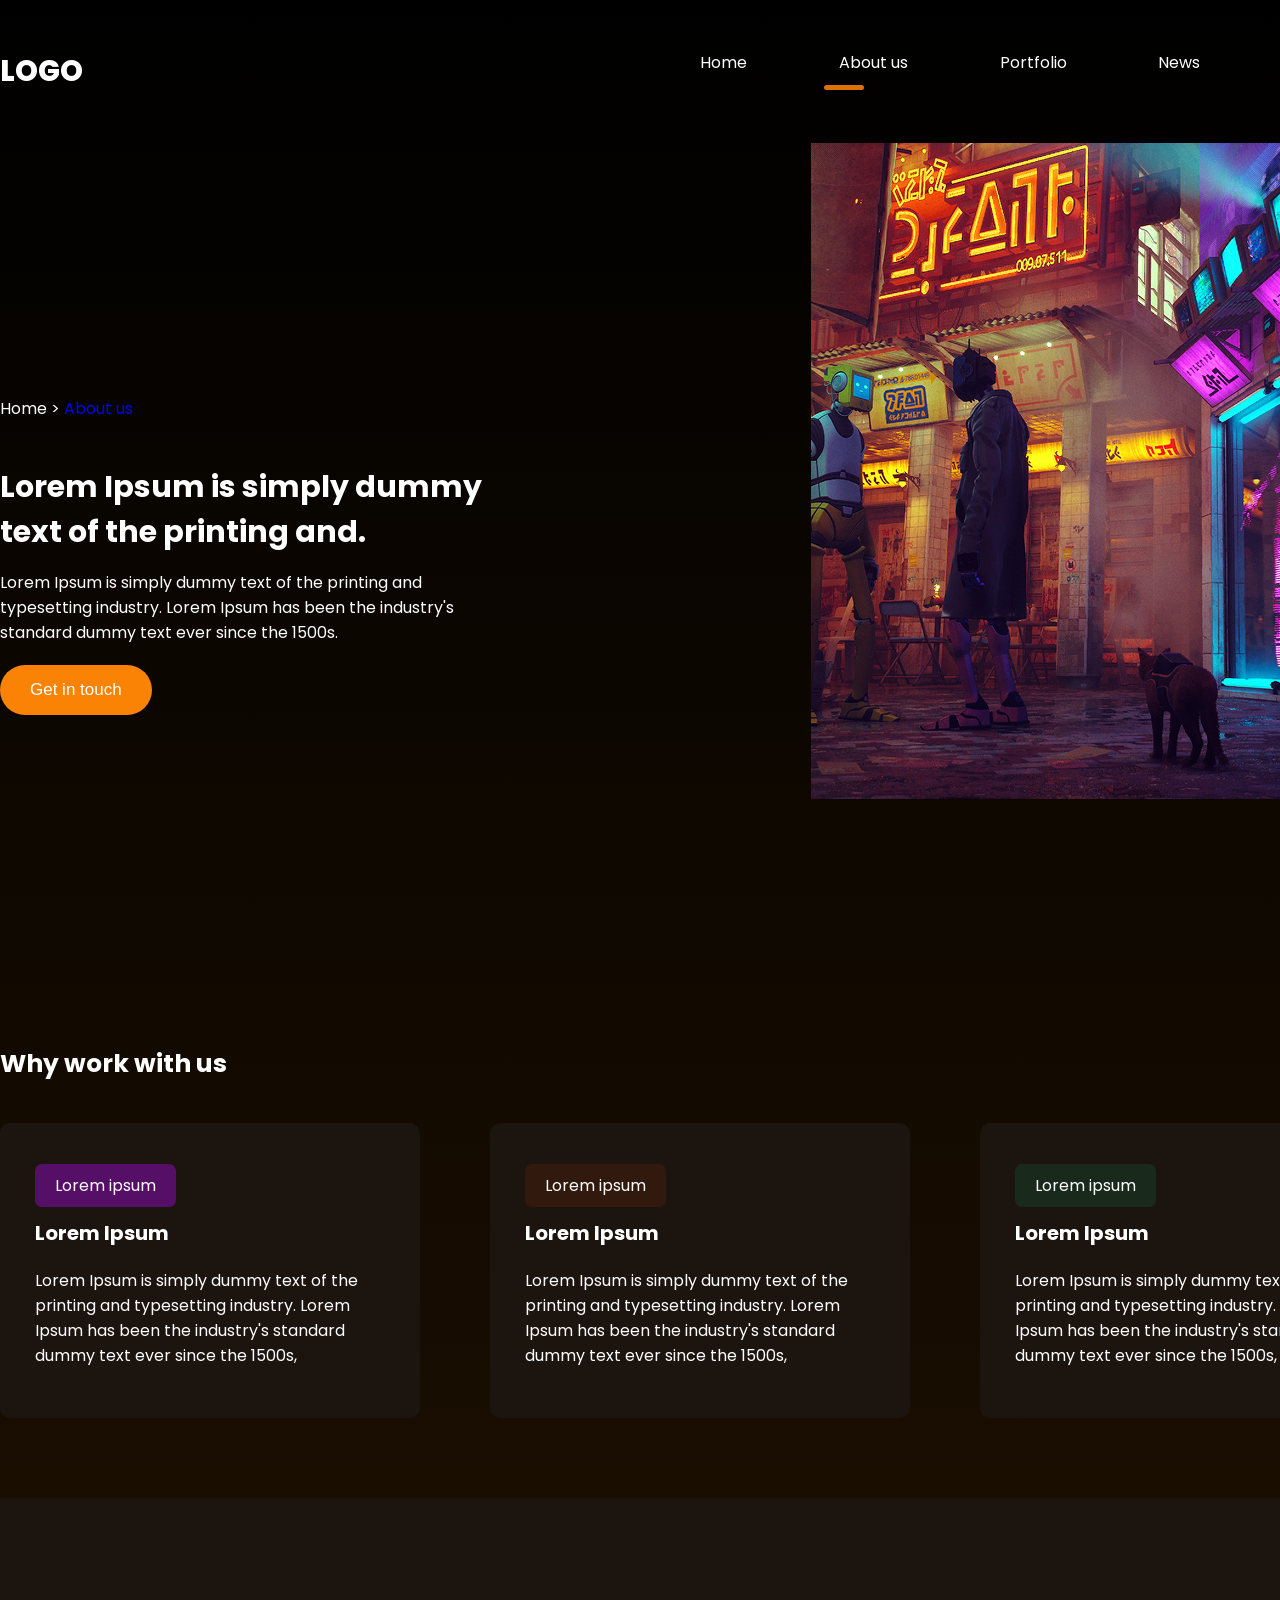
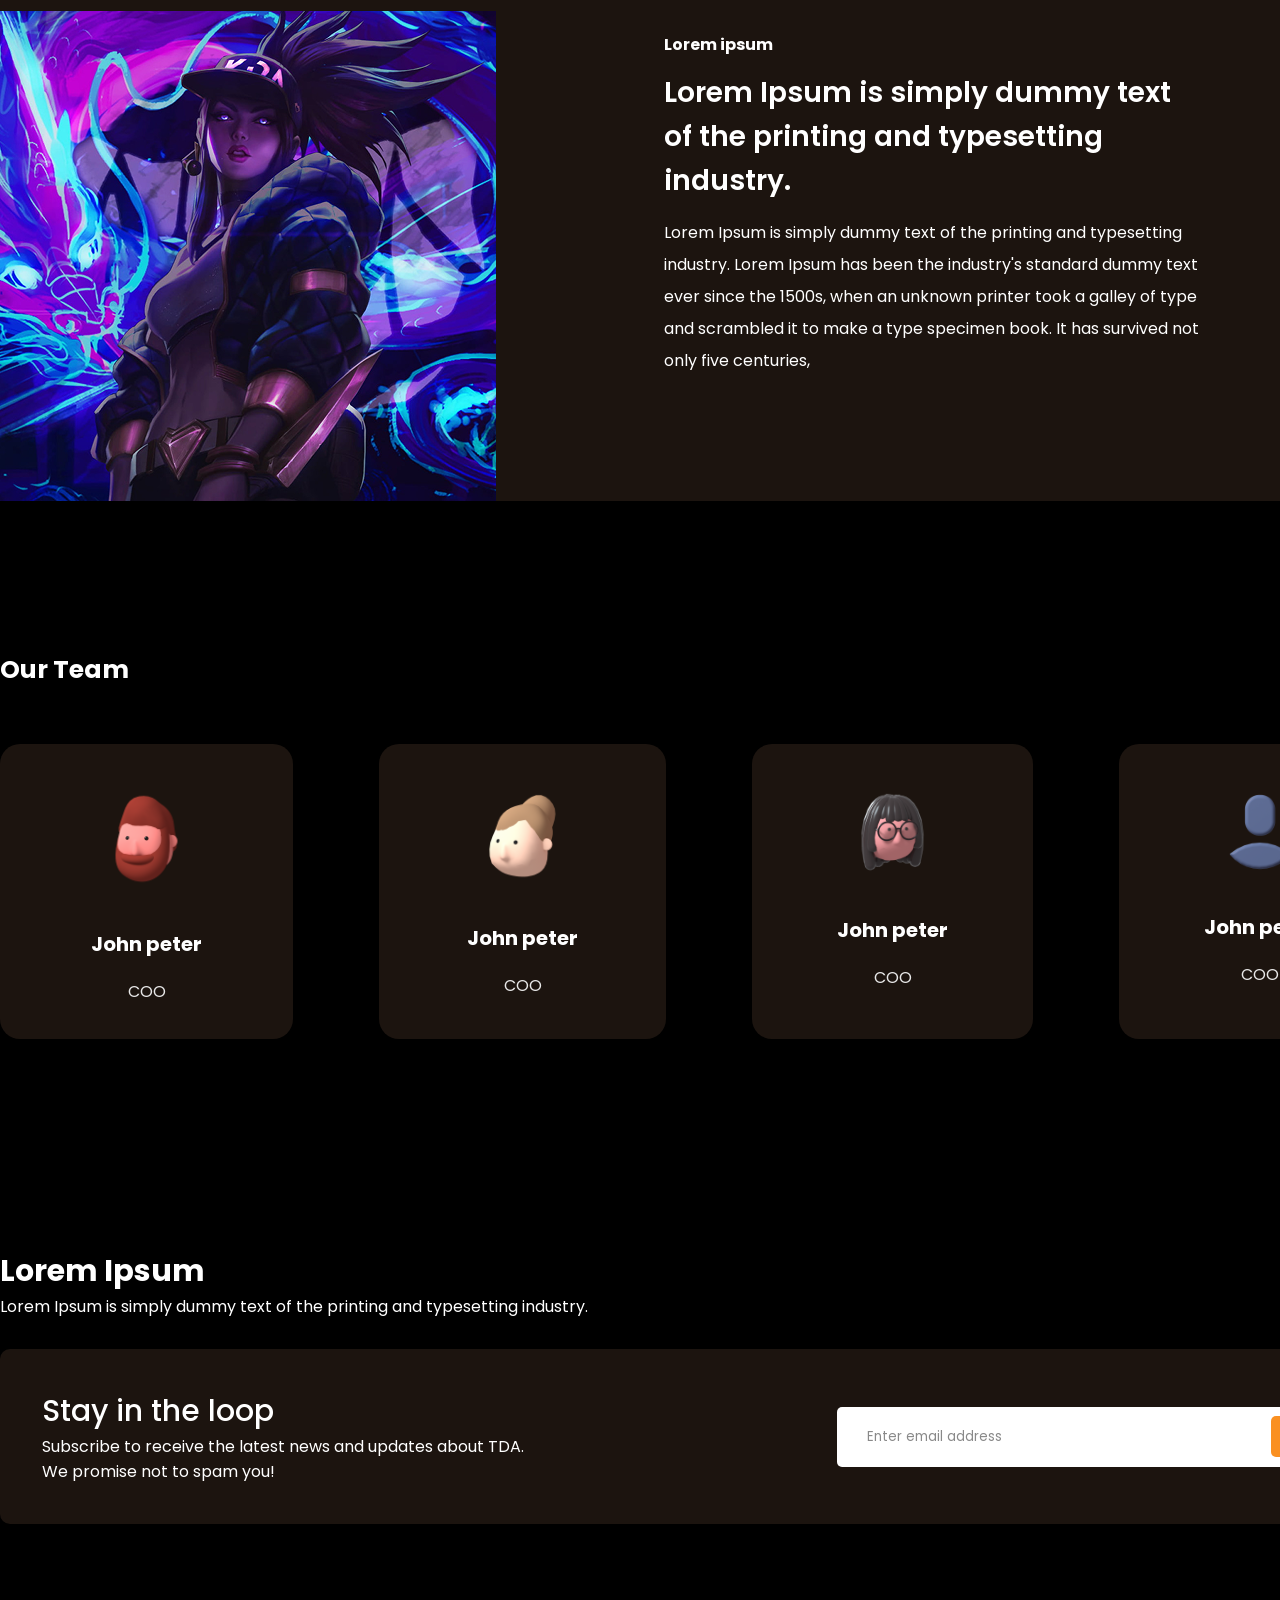
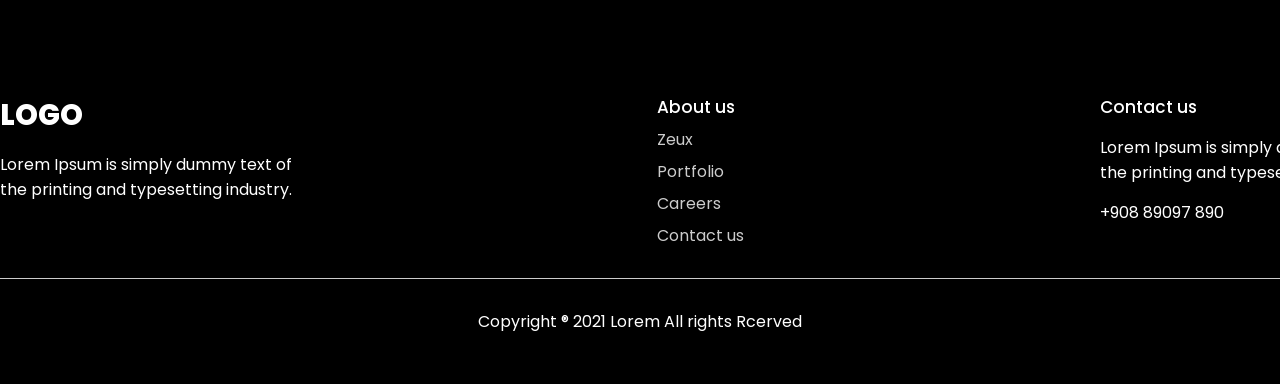
==== commit 036801e4: "1" ====
--- a/about.html
+++ b/about.html
@@ -24,7 +24,7 @@
 
     <div class="hero-about container">
         <div class="info">
-            <div class="navi">Home > <a href="/gaming/about.html">About us</a></div>
+            <div class="navi-about">Home > <a href="/gaming/about.html">About us</a></div>
             <h1>Lorem Ipsum is simply dummy text of the printing and.</h1>
             <p>Lorem Ipsum is simply dummy text of the printing and typesetting industry. Lorem Ipsum has been the industry's standard dummy text ever since the 1500s.</p>
             <button class="btn">Get in touch</button>
--- a/styles/main.css
+++ b/styles/main.css
@@ -348,6 +348,12 @@
     text-align: center;
     line-height: 200%;
 }
+
+.navi-about {
+    text-align: left;
+    line-height: 200%;
+    margin-bottom: 40px;
+}
 .navi a {
     color: #E47500;
 }
